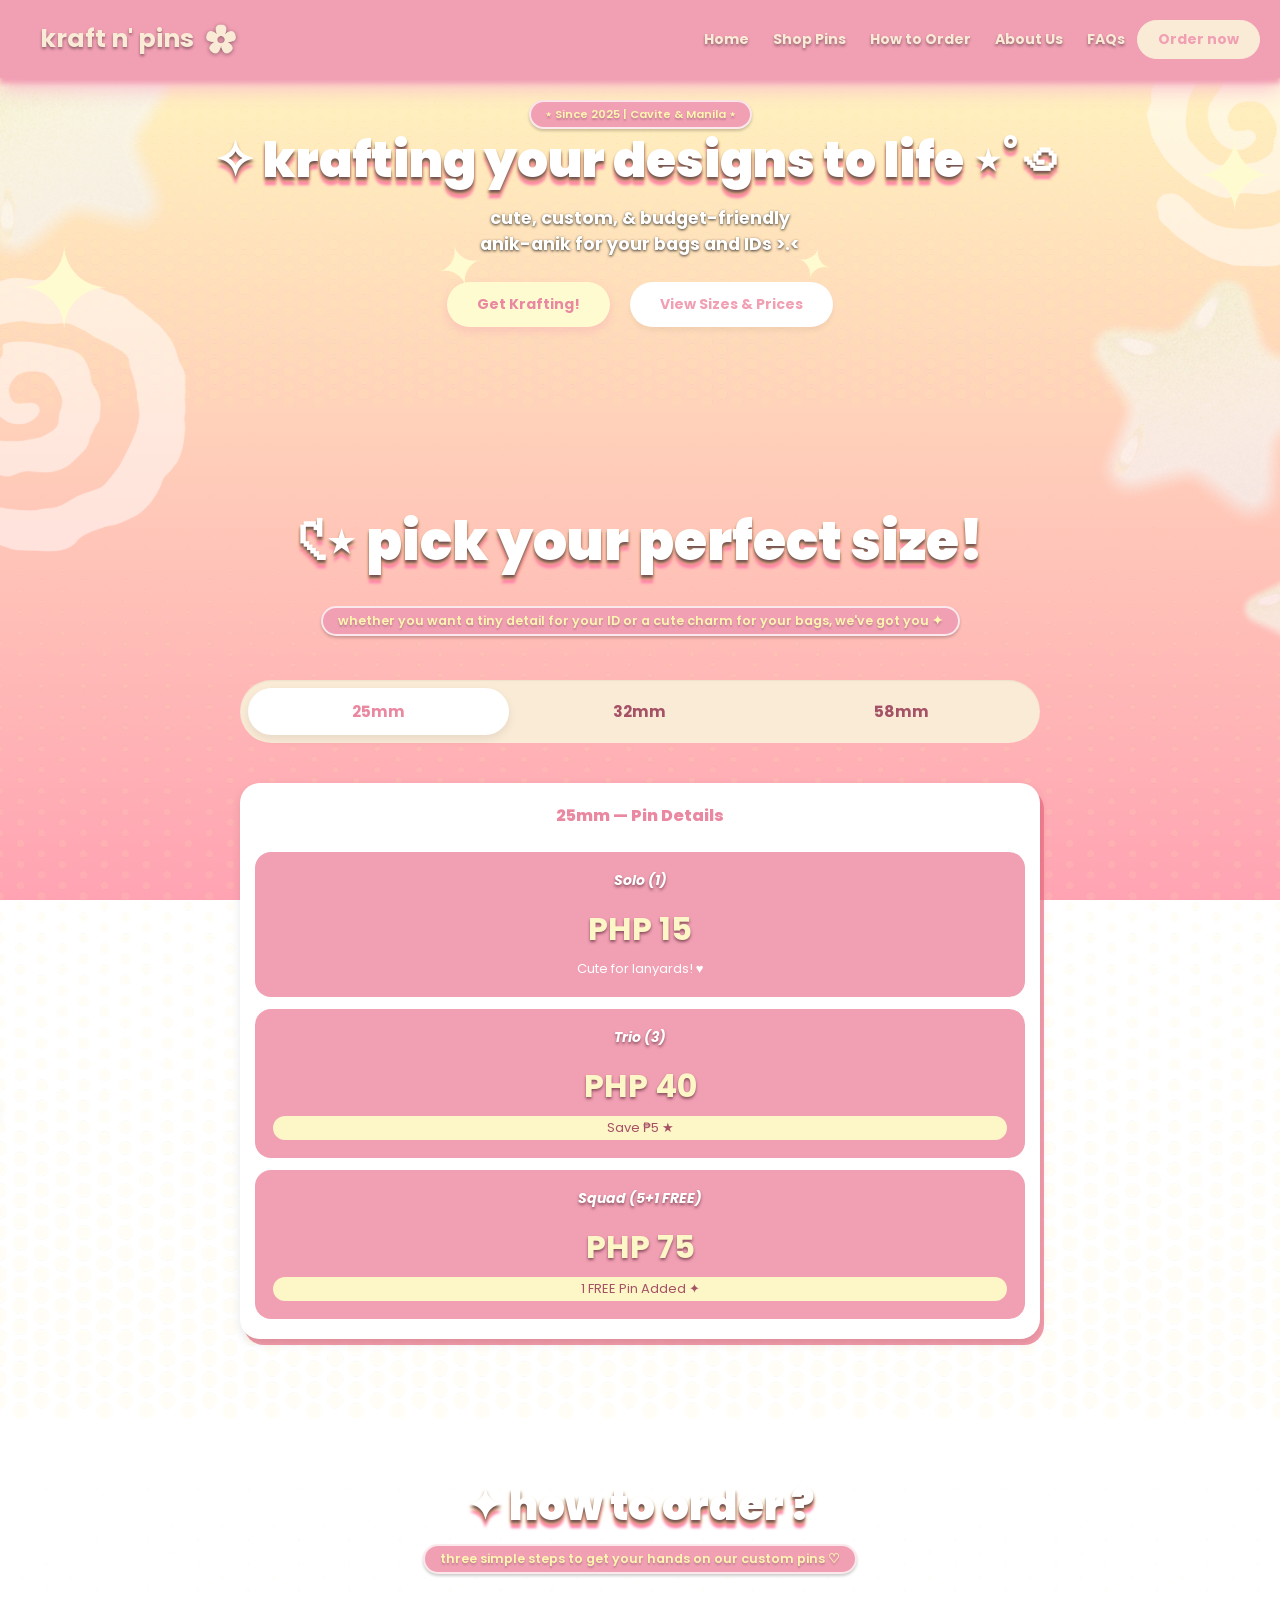
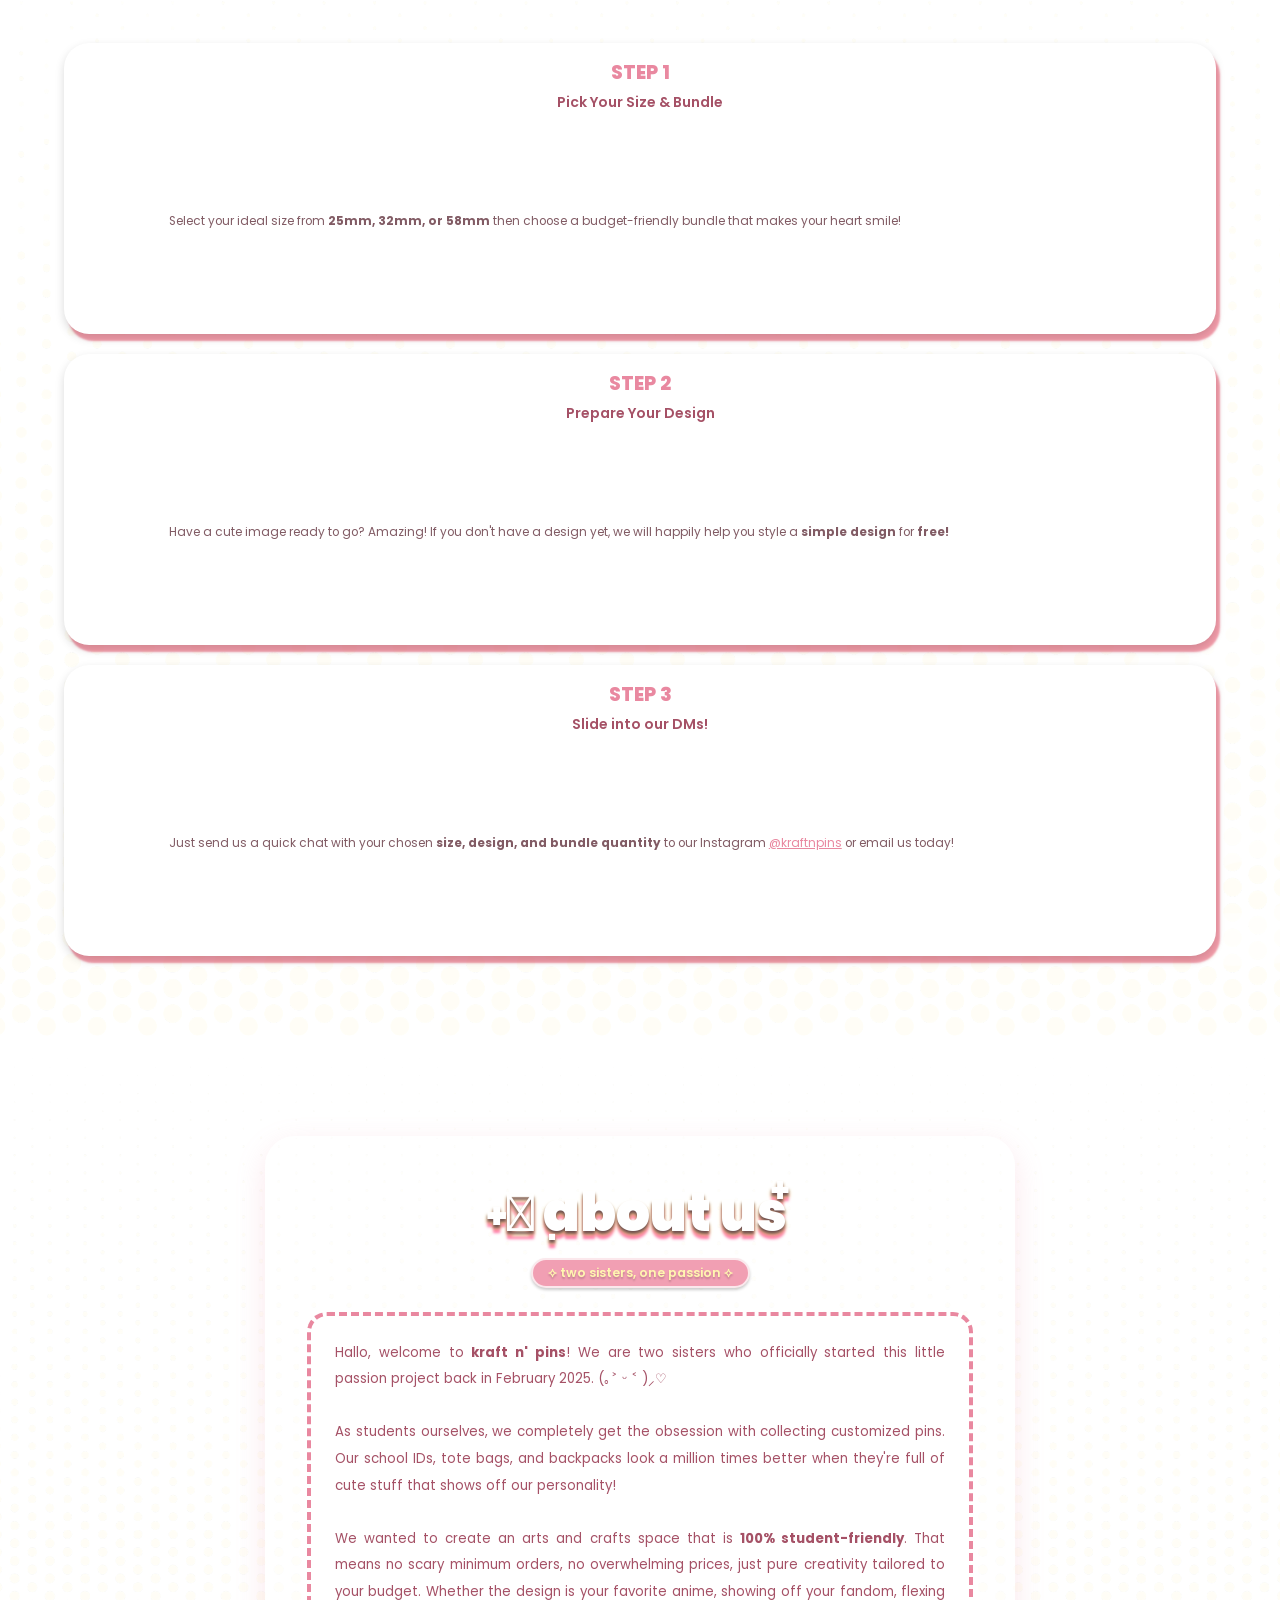
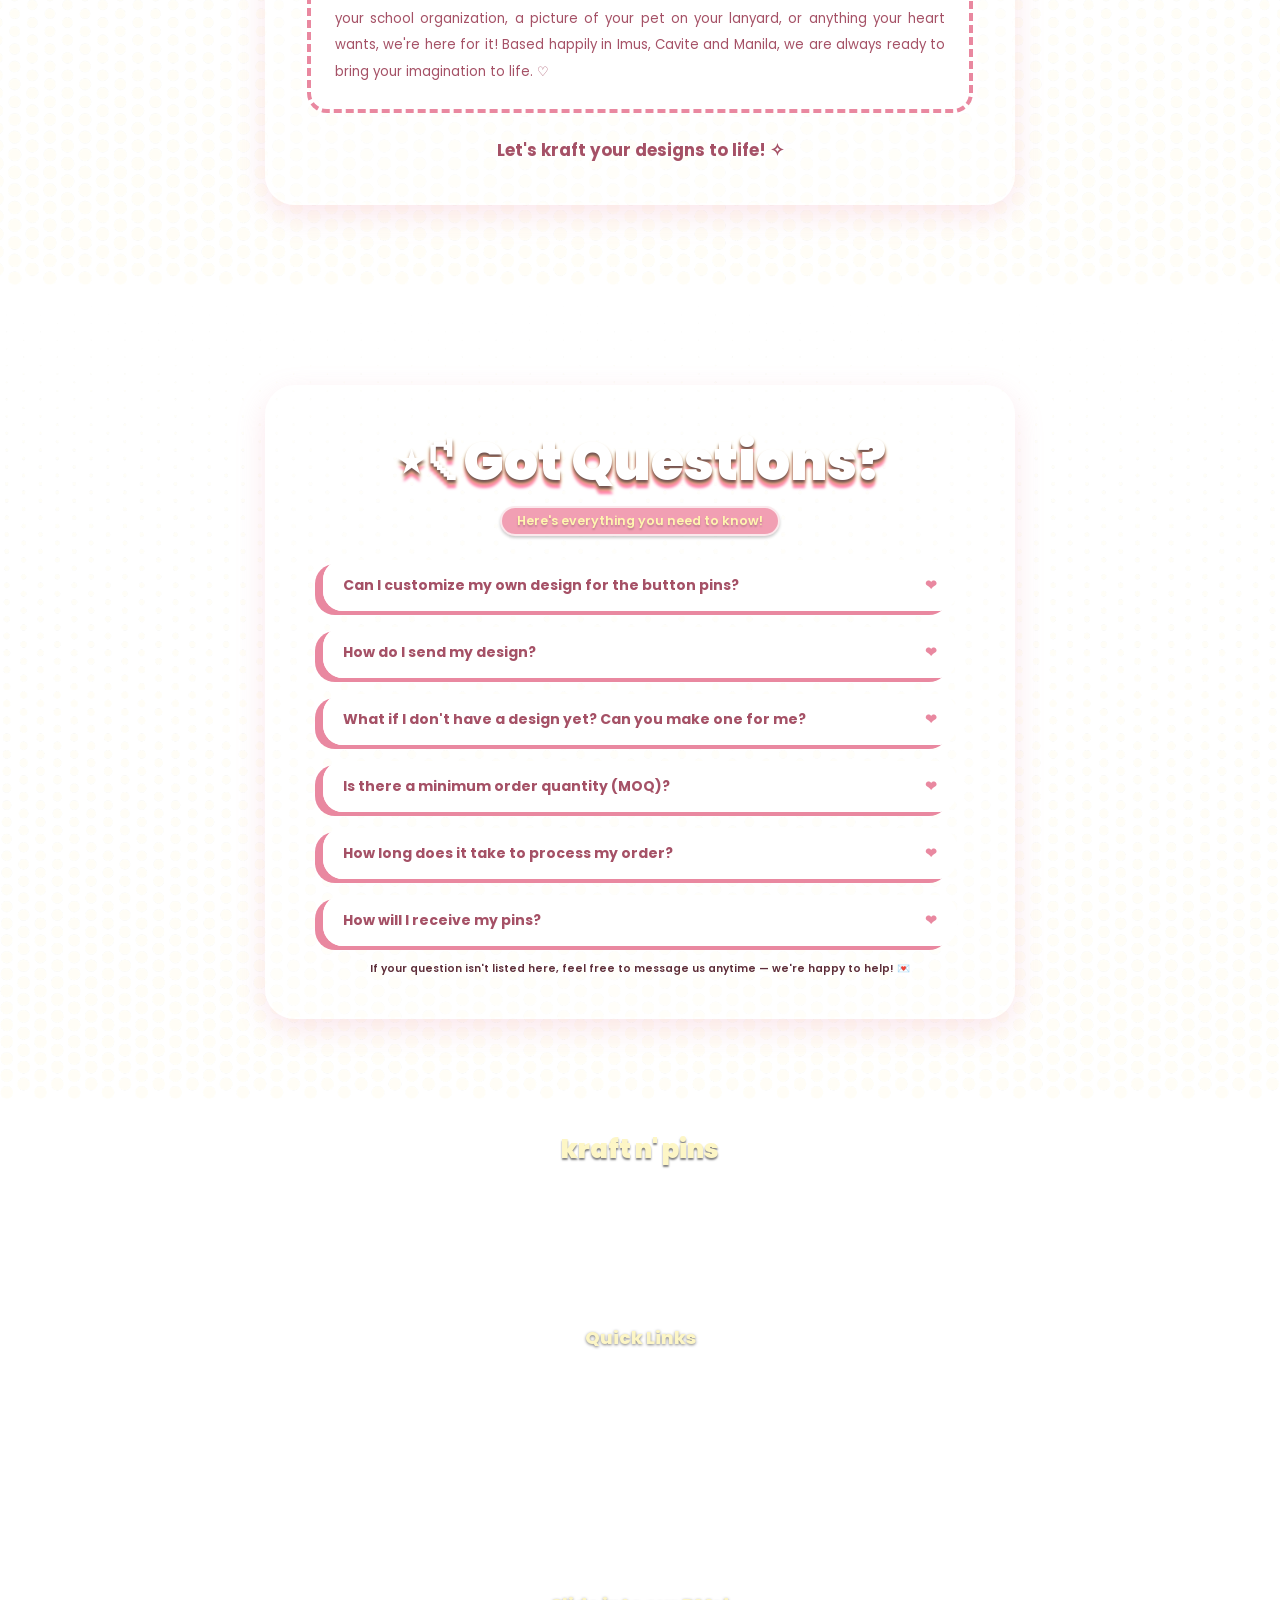
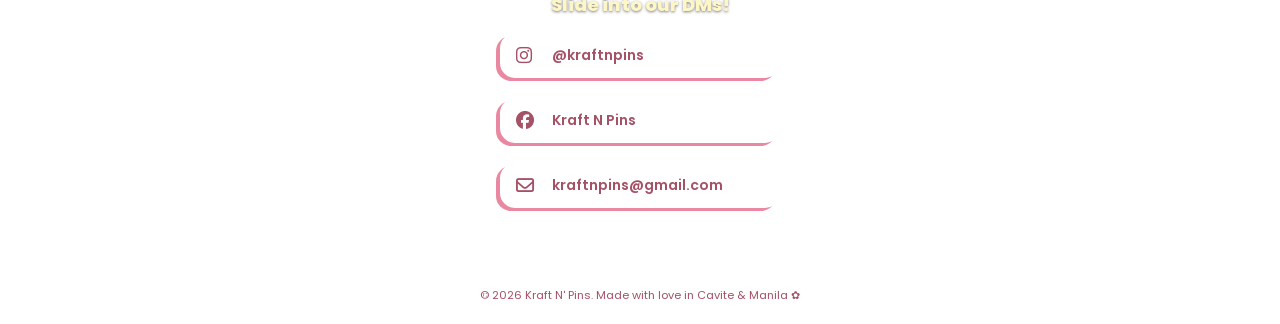
==== A-Home.html @ 18416c83 "Added swirl background design to 'How to Order' tab" ====
<!DOCTYPE html>
<html lang="en">
<head>
    <meta charset="UTF-8">
    <meta name="viewport" content="width=device-width, initial-scale=1.0">
    <title>kraft n' pins</title>
    <link rel="stylesheet" href="G-design.css">
    <link href="https://fonts.googleapis.com/css2?family=Poppins:ital,wght@0,100;0,200;0,300;0,400;0,500;0,600;0,700;0,800;0,900;1,100;1,200;1,300;1,400;1,500;1,600;1,700;1,800;1,900&display=swap" rel="stylesheet">
    <link href="https://fonts.cdnfonts.com/css/new-smile" rel="stylesheet">
    <link rel="stylesheet" href="https://cdnjs.cloudflare.com/ajax/libs/font-awesome/6.4.0/css/all.min.css">
    <link rel="icon" type="png" href="images/flower.png">
</head>
<body>

    <header>
        <nav class="navbar">
            <ul>
                <li>
                    <a href="#home" id="brandname">
                        <b>kraft n' pins</b>
                        <img id="flower-logo" src="images/flower.png" alt="Flower Logo">
                    </a>
                </li>

                <li><a href="#home" class="active">Home</a></li>
                <li><a href="#shop">Shop Pins</a></li>
                <li><a href="#how-to-order">How to Order</a></li>
                <li><a href="#about">About Us</a></li>
                <li><a href="#faq">FAQs</a></li>
                <li><a href="#how-to-order" id="ordernow">Order now</a></li>
            </ul>
        </nav>
    </header>
    

    <main id="home" class="section-container">
        <div class="bg-deco1">
            <img src="images/starpic.png" alt="decoration">
        </div>
        <div class="bg-deco2">
            <img src="images/starpic.png" alt="decoration">
        </div>

        <div class="sparkle-deco1">
            <svg xmlns="http://www.w3.org/2000/svg" viewBox="0 0 24 24" fill="currentColor">
                <path d="M12 2c0 5.523 4.477 10 10 10-5.523 0-10 4.477-10 10-0-5.523-4.477-10-10-10 5.523 0 10-4.477 10-10z"/>
            </svg>
        </div>
        <div class="sparkle-deco2">
            <svg xmlns="http://www.w3.org/2000/svg" viewBox="0 0 24 24" fill="currentColor">
                <path d="M12 2c0 5.523 4.477 10 10 10-5.523 0-10 4.477-10 10-0-5.523-4.477-10-10-10 5.523 0 10-4.477 10-10z"/>
            </svg>
        </div>
        <div class="sparkle-big3">
            <svg xmlns="http://www.w3.org/2000/svg" viewBox="0 0 24 24" fill="currentColor">
                <path d="M12 2c0 5.523 4.477 10 10 10-5.523 0-10 4.477-10 10-0-5.523-4.477-10-10-10 5.523 0 10-4.477 10-10z"/>
            </svg>
        </div>
        
        <div class="sparkle-big4">
            <svg xmlns="http://www.w3.org/2000/svg" viewBox="0 0 24 24" fill="currentColor">
                <path d="M12 2c0 5.523 4.477 10 10 10-5.523 0-10 4.477-10 10-0-5.523-4.477-10-10-10 5.523 0 10-4.477 10-10z"/>
            </svg>
        </div>

        <div class="swirl-deco1">
            <img src="images/swirl.png" alt="decoration">
        </div>

        <div class="swirl-deco2">
            <img src="images/swirl.png" alt="decoration">
        </div>

        <section class="hero-content">
            <h4 class="est"> ⋆  Since 2025 | Cavite & Manila  ⋆ </h4>
            <h1 class="heading">✧ krafting your designs to life ⋆˚꩜</h1>
            <h3 class="description"> cute, custom, & budget-friendly 
            <br> anik-anik for your bags and IDs >.< </h3>

            <div class="button-container">
                <a href="#how-to-order" class="btn btn-yellow">Get Krafting!</a>
                <a href="#shop" class="btn btn-white">View Sizes & Prices</a>
            </div>
        </section> 
    </main>

    <main id="shop" class="section-container">
        <section class="shop">
            <h1 class="heading-secondary"> 𑣲⋆ pick your perfect size!</h1>
            <h4 class="subheading-text">whether you want a tiny detail for your ID or a cute charm for your bags, we've got you ✦</h4>
            
            <!--BACKGROUND DESIGNS (SHOP PINS)-->

            <div class="star-shop">
                <img src="images/starpic.png" alt="decoration">
            </div>

            <div class="star2-shop">
                <img src="images/starpic.png" alt="decoration">
            </div>

            <div class="sizes">
                <div class="radio-25">
                    <input type="radio" id="25" name="size" value="25" checked>
                    <label for="25">25mm</label>
                </div>

                <div class="radio-32">
                    <input type="radio" id="32" name="size" value="32">
                    <label for="32">32mm</label>
                </div>

                <div class="radio-58">
                    <input type="radio" id="58" name="size" value="58">
                    <label for="58">58mm</label>
                </div>
            </div>

            <div class="sizes-popup">
                <div class="pop-box pop-25">
                    <h3>25mm — Pin Details</h3>

                <div class="qty-box">
                    <!--SOLO BOX-->
                    <div class="pop-25-solo">
                        <p id="qty"><b>Solo (1)</b></p>
                        <p id="amount">PHP 15</p>
                        <p id="qty-descrip">Cute for lanyards! ♥ </p>
                    </div>

                    <!--TRIO BOX-->
                    <div class="pop-25-trio">
                        <p id="qty"><b>Trio (3)</b></p>
                        <p id="amount">PHP 40</p>
                        <p id="savings"> Save ₱5 ★ </p>
                    </div>

                    <!--SQUAD BOX-->
                    <div class="pop-25-squad">
                        <p id="qty"><b>Squad (5+1 FREE)</b></p>
                        <p id="amount">PHP 75</p>
                        <p id="savings"> 1 FREE Pin Added ✦ </p>
                    </div>
                </div>

                </div>


                <div class="pop-box pop-32">
                    <h3>32mm — Pin Details</h3>
                
                <div class="qty-box">
                    <!--SOLO BOX-->
                    <div class="pop-32-solo">
                        <p id="qty"><b>Solo (1)</b></p>
                        <p id="amount">PHP 20</p>
                        <p id="qty-descrip">For your IDs & bags! ♥ </p>
                    </div>

                    <!--DUO BOX-->
                    <div class="pop-32-duo">
                        <p id="qty"><b>Duo (2)</b></p>
                        <p id="amount">PHP 35</p>
                        <p id="savings"> Save ₱5 ★ </p>
                    </div>

                    <!--SQUAD BOX-->
                    <div class="pop-32-squad">
                        <p id="qty"><b>Squad (5+1 FREE)</b></p>
                        <p id="amount">PHP 100</p>
                        <p id="savings"> 1 FREE Pin Added ✦ </p>
                    </div>
                </div>

                </div>

                <div class="pop-box pop-58">
                    <h3>58mm — Pin Details</h3>
                    
                    <div class="qty-box">
                    <!--SOLO BOX-->
                    <div class="pop-58-solo">
                        <p id="qty"><b>Solo (1)</b></p>
                        <p id="amount">PHP 25</p>
                        <p id="qty-descrip">Perfect for backpacks! ♥ </p>
                    </div>

                    <!--DUO BOX-->
                    <div class="pop-58-duo">
                        <p id="qty"><b>Duo (2)</b></p>
                        <p id="amount">PHP 45</p>
                        <p id="savings"> Save ₱5 ★ </p>
                    </div>

                    <!--SQUAD BOX-->
                    <div class="pop-58-squad">
                        <p id="qty"><b>Squad (5+1 FREE)</b></p>
                        <p id="amount">PHP 125</p>
                        <p id="savings"> 1 FREE Pin Added ✦ </p>
                    </div>
                </div>
                </div>
                
            </div>
        </section>
    </main>

    <main id="how-to-order" class="section-container order-layout">
        <section class="order-intro">
            <h1 class="how-to-order-title">✦  how to order ?</h1>
            <h4 class="how-to-order-badge">three simple steps to get your hands on our custom pins ♡ </h4>
        </section>

            <div class="swirl-order">
                <img src="images/swirl.png" alt="decoration">
            </div>

            <div class="swirl2-order">
                <img src="images/swirl.png" alt="decoration">
            </div>

            <div class="sparkle-order">
                <svg xmlns="http://www.w3.org/2000/svg" viewBox="0 0 24 24" fill="currentColor">
                    <path d="M12 2c0 5.523 4.477 10 10 10-5.523 0-10 4.477-10 10-0-5.523-4.477-10-10-10 5.523 0 10-4.477 10-10z"/>
                </svg>
            </div>
        
        <section class="circle-row">
            <div class="solid-circle">
                <i class="fa-solid fa-arrow-pointer step-icon"></i>
            </div>
            <div class="solid-circle">
                <i class="fa-solid fa-image step-icon"></i>
            </div>
            <div class="solid-circle">
                <i class="fa-solid fa-paper-plane step-icon"></i>
            </div>
        </section>
        
        <section class="boxes-row">
            <div class="box"> 
                <h3 class="steps">STEP 1</h3>
                <p class="step-title"> Pick Your Size & Bundle</p>
                <p class="order-description">Select your ideal size from <b>25mm, 32mm, or 58mm</b> then choose a budget-friendly bundle that makes your heart smile! </p>
            </div>
            <div class="box">
                <h3 class="steps">STEP 2</h3>
                <p class="step-title">Prepare Your Design</p>
                <p class="order-description">Have a cute image ready to go? Amazing! If you don't have a design yet, we will happily help you style a <b>simple design</b> for <b>free!</b></p>
            </div>
            <div class="box">
                <h3 class="steps">STEP 3</h3>
                <p class="step-title">Slide into our DMs!</p>
                <p class="order-description"> Just send us a quick chat with your chosen <b>size, design, and bundle quantity</b> to our Instagram <a id="socials" href="https://ig.me/m/kraftnpins?text=Hi!%20I'd%20like%20to%20order%20a%20custom%20pin!" target="_blank" rel="noopener noreferrer">@kraftnpins</a> or email us today!</b></p>
            </div>
        </section>
    </main>

    <main id="about" class="section-container text-layout">
        <section class="center-text-block">
            <h1 class="heading-secondary">˖𓍢ִ about us ໋</h1>
            <h4 class="subheading-accent">⟡ two sisters, one passion ⟡</h4>
            <div class="paragraph-container">
                <p> Hallo, welcome to <b>kraft n' pins</b>! We are two sisters who officially started this little passion project back in February 2025.  (｡˃ ᵕ ˂ )⸝♡
                    
                    <br><br>

                    As students ourselves, we completely get the obsession with collecting customized pins. Our school IDs, tote bags, and backpacks look a million times better when they're full of cute stuff that shows off our personality!
                    
                    <br><br>
                    
                    We wanted to create an arts and crafts space that is <b>100% student-friendly</b>. That means no scary minimum orders, no overwhelming prices, just pure creativity tailored to your budget.
                    Whether the design is your favorite anime, showing off your fandom, flexing your school organization, a picture of your pet on your lanyard, or anything your heart wants, we're here for it! Based happily in Imus, Cavite and Manila, we are always ready to bring your imagination to life.</b> ♡
                </p>
            </div>
            
            <p id="end-statement"><b>Let's kraft your designs to life! ✧</p>
        </section>
    </main>

    <main id="faq" class="section-container text-layout">
        <section class="center-text-block">
            <h1 class="heading-secondary">⋆𑣲 Got Questions?</h1>
            <h4 class="subheading-accent">Here's everything you need to know!</h4>
            
            <div class="accordion">
                <details>
                    <summary>Can I customize my own design for the button pins?</summary>
                    <div class="faq-content">
                        <div class="faq-item">
                            Absolutely! That's the whole point of this business — to bring your ideas to life! You can send us your <b>own design, logo, photo, or concept</b>, and we'll turn it into a button pin made just for you.
                        </div>
                    </div>
                </details>
            
                <details>
                    <summary>How do I send my design?</summary>
                    <div class="faq-content">
                        <div class="faq-item">
                            You can send your design to our <b>Instagram:<a id="socials" href="https://www.instagram.com/kraftnpins/" target="_blank">@kraftnpins</a> or Email: <a id="socials" href="https://mail.google.com/mail/?view=cm&to=kraftnpins@gmail.com&su=Custom%20Button%20Pins%20Inquiry" target="_blank"><b></b>kraftnpins@gmail.com</b></a>. We accept direct files in PNG, JPEG, or even files stored in Google Drive. Make sure your image is <b>clear and high-quality</b> to get the best results!
                        </div>
                    </div>
                </details>

                <details>
                    <summary>What if I don't have a design yet? Can you make one for me?</summary>
                    <div class="faq-content">
                        <div class="faq-item">
                            Yes! We offer <b>basic design services for free</b>. Just tell us your concept or theme, and we'll help create it for you. For more <b>complex designs</b>, an <b>additional fee</b> may apply.
                        </div>
                    </div>
                </details>

                <details>
                    <summary>Is there a minimum order quantity (MOQ)?</summary>
                    <div class="faq-content">
                        <div class="faq-item">
                            <b>No minimum for standard orders</b> — you can order even just one single pin! For <b>bulk/custom event orders</b> (giveaways, school/org merch), message us for discounted bundle pricing!
                        </div>
                    </div>
                </details>

                <details>
                    <summary>How long does it take to process my order?</summary>
                    <div class="faq-content">
                        <div class="faq-item">✦  <b>Standard orders:</b> 1-2 business days. 
                                            <br>
                                            ✦  <b>Bulk orders:</b> 5-10 business days (depends on quantity).
                                            <br>
                                            ✦  <b>Rush orders?</b> Let us know and we'll try our absolute best to accommodate you!
                        </div>
                    </div>
                </details>
                
                <details>
                    <summary>How will I receive my pins?</summary>
                    <div class="faq-content">
                        <div class="faq-item">✦  <b>School/Nearby Meet-ups:</b> Catch us around our regular spots in Imus, Cavite, or Manila for zero-cost handling! 
                                            <br>
                                            ✦  <b>Same-Day Couriers:</b> Lalamove or Grab for nearby areas if you need your pins ASAP. 
                                            <div id="note">❗ <b>NOTE: Shipping or delivery fees are <ins>paid by the buyer</ins> and will vary depending on your location and chosen courier ❗</b></div>
                        </div>
                    </div>
                </details>
                
            <h4 class="faq-footer">If your question isn't listed here, feel free to message us anytime — we're happy to help! 💌</h4>
        </section>
    </main>

    <footer> 
        <div class="footer-content">
            <div class="brandname-details">
                <a id="brandname-footer" href="#home">kraft n' pins</a>
                <p>Krafting your designs to life!</p>
                <p>Budget-friendly custom button pins for students ⋆˙⟡</p>
                <br>
                <p id="emoticon">⚞^. .^⚟</p>
            </div>

            <div class="quick-links">
                <p class="name-footer">Quick Links</p>
                <ul>
                    <li><a href="#home">Home</a></li>
                    <li><a href="#shop">Shop Pins</a></li>
                    <li><a href="#how-to-order">How to Order</a></li>
                    <li><a href="#about">About Us</a></li>
                    <li><a href="#faq">FAQs</a></li>
                </ul>
            </div>

            <div class="social-details">
                <p class="name-footer">Slide into our DMs!</p>
                <ul>
                    <li class="contacts-item">
                        <a href="https://www.instagram.com/kraftnpins/" target="_blank" rel="noopener noreferrer">
                            <i class="fa-brands fa-instagram"></i>@kraftnpins
                        </a>
                    </li>
                    <li class="contacts-item">
                        <a href="https://www.facebook.com/profile.php?id=61579413127452" target="_blank" rel="noopener noreferrer">
                            <i class="fa-brands fa-facebook"></i>Kraft N Pins
                        </a>
                    </li>
                    <li class="contacts-item">
                        <a href="https://mail.google.com/mail/?view=cm&to=kraftnpins@gmail.com&su=Custom%20Button%20Pins%20Inquiry" target="_blank" rel="noopener noreferrer">
                            <i class="fa-regular fa-envelope"></i>kraftnpins@gmail.com
                        </a>
                    </li>
                </ul>
            </div>
        </div>

        <div class="footer-end">
            <p>© 2026 Kraft N' Pins. Made with love in Cavite & Manila ✿</p>
        </div>
    </footer>
    

</body>
</html>
---- G-design.css ----
/* GLOBAL STYLES */
* {
    box-sizing: border-box; 
    margin: 0;
    padding: 0;
}

html {
    scroll-behavior: smooth;
    font-size: 16px; 
    
    /* 1. FIX: Keeps the layout perfectly locked horizontally */
    overflow-x: hidden; 
}

body {
    background-image: linear-gradient(#fff9c0, #ffa3b3);
    background-attachment: fixed;
    font-family: "Poppins", sans-serif;
    
    /* 2. FIX: Safety fallback to kill the jumping horizontal scrollbar completely */
    overflow-x: hidden; 
    width: 100%;
}

/* NAVBAR */

header {
    position: fixed;
    top: 0;
    left: 0;
    width: 100%;
    z-index: 1000;
}

.navbar ul {
    list-style-type: none;
    background-color: #f19fb3;
    box-shadow: 0px 5px 5px #f19fb3, 0px 10px 20px #fabbcb;
    margin: 0;
    padding: 0 20px; 
    display: flex; 
    align-items: center;
}

.navbar ul li:first-child {
    font-size: 25px;
    margin-right: auto;
    font-weight: 200;
    text-shadow: 2px 2px 2px rgba(0, 0, 0, 0.5);
}

#brandname {
    display: flex;
    align-items: center; 
    text-decoration: none;
    gap: 12px; 
    padding: 20px;
}

#brandname:hover {
    background-color: transparent; 
    transform: scale(1.08);
    
}

#flower-logo {
    display: block;
    width: 30px;
    height: auto;
    filter: drop-shadow(0px 1px 2px rgba(0, 0, 0, 0.397)); 
    animation: myRotate 5s linear infinite;
}

@keyframes myRotate {
    0% { 
        transform: rotate(0deg); 
    }
    100% { 
        transform: rotate(360deg); 
    } 
}

.navbar a {
    color: antiquewhite;
    text-decoration: none;
    text-shadow: 0px 2px 3px rgba(0, 0, 0, 0.397);
    font-weight: 700;
    padding: 20px;
    display: block;
    text-align: center;
    transition: transform 0.2s ease;
}

.navbar a:hover {
    transform: scale(1.05);
    color: #fdf6c6;
    text-shadow: 0px 2px 3px rgba(0, 0, 0, 0.397);
}

#ordernow {
    color: #f19fb3;
    text-shadow: none;
    border: 1px solid #faebd7;
    background-color: antiquewhite;
    border-radius: 50px;
    padding: 8px 20px;
    display: inline-block;
}

#ordernow:hover {
    color: #f19fb3;
    text-shadow: none;
    border: 1px solid rgb(255, 255, 255);
    background-color: rgb(255, 255, 255);
    box-shadow: 0px 2px 3px rgba(0, 0, 0, 0.2);
}

/* COMPONENT SECTION CONTAINER */
.section-container {
    display: flex;
    justify-content: center; 
    align-items: center;     
    min-height: 100vh; 
    width: 100%;
    position: relative; 
    overflow: visible;
    padding-top: 80px; /* Revised slightly to look better on compact monitors */
}

.section-container::before {
    content: "";
    position: absolute;
    top: 0;
    left: 0;
    width: 100%;
    height: 100%;
    background-image: url("images/halftone.svg");
    background-position: bottom center; 
    background-repeat: no-repeat;
    background-size: cover; 
    opacity: 0.10; 
    z-index: 1;
}

.section-container > * {
    position: relative;
    z-index: 2;
}

/* BACKGROUND ACCENTS (HOME) */

.bg-deco1 { 
    position: absolute; 
    top: 5%; 
    left: -3%; 
    pointer-events: none; 
    z-index: 1; 
}

.bg-deco1 img { 
    display: block; 
    width: 25vw; /* Fluid scaling */
    max-width: 400px;
    height: auto; 
    opacity: 0.7; 
}

.bg-deco2 { 
    position: absolute; 
    top: 62%; 
    left: 80%; 
    pointer-events: none; 
    z-index: 1; 
}

.bg-deco2 img { 
    display: block; 
    width: 25vw; /* Fluid scaling */
    max-width: 400px;
    height: auto; 
    opacity: 0.7; 
    transform: rotate(25deg); 
}

.sparkle-deco1 { 
    position: absolute; 
    top: 56%; 
    left: 60%; 
    z-index: 3; 
    color: #fffbd0; 
    transform: rotate(16deg);
    animation: shine 1.5s ease-in-out infinite; 
}

.sparkle-deco1 svg { 
    width: 3vw;
    max-width: 60px; 
    height: auto; 
    user-select: none; 
}

.sparkle-deco2 { 
    position: absolute; 
    top: 56%; 
    left: 36%; 
    z-index: 3; 
    color: #fffbd0; 
    transform: rotate(-16deg);
    animation: shine 1.5s ease-in-out infinite; 
    animation-delay: 0.75s; 
}

.sparkle-deco2 svg { 
    width: 4vw;
    max-width: 60px; 
    height: auto; 
    user-select: none; 
}

.sparkle-big3 { 
    position: absolute; 
    top: 53%; 
    left: 3%; 
    z-index: 3; 
    color: #fffbd0; 
    animation: shine 2.5s ease-in-out infinite; 
    animation-delay: 0.75s; 
}

.sparkle-big3 svg { 
    width: 10vw;
    max-width: 180px; 
    height: auto; 
    user-select: none; 
}

.sparkle-big4 { 
    position: absolute; 
    top: 28%; 
    left: 91%; 
    z-index: 3; 
    color: #fffbd0; 
    animation: shine 2.5s ease-in-out infinite; 
    animation-delay: 0.75s; 
}

.sparkle-big4 svg { 
    width: 9vw;
    max-width: 160px; 
    height: auto; 
    user-select: none; 
}

@keyframes shine {
    0%, 100% { 
        opacity: 1; 
        filter: drop-shadow(0 0 3px #fffbd0); 
    }
    50% { 
        opacity: 0.2; 
        filter: drop-shadow(0 0 0px transparent); 
    }
}

.swirl-deco1 { 
    position: absolute; 
    top: 59%; 
    left: -5%; 
    pointer-events: none; 
}

.swirl-deco1 img { 
    display: block; 
    width: 28vw;
    max-width: 450px; 
    opacity: 0.5; 
    animation: mySwirl 5s linear infinite; 
}

.swirl-deco2 { 
    position: absolute; 
    top: 3%; 
    left: 85%; 
}

.swirl-deco2 img { 
    display: block; 
    width: 26vw;
    max-width: 420px; 
    opacity: 0.5; 
    animation: mySwirl2 5s linear infinite; 
}

@keyframes mySwirl { 
    0% { 
        transform: rotate(0deg); 
    } 
    100% { 
        transform: rotate(360deg); 
    } 
}

@keyframes mySwirl2 { 
    0% { transform: rotate(0deg); } 
    100% { transform: rotate(-360deg); } 
}

/* HERO ELEMENTS */
.heading {
    font-size: 4.5rem; 
    font-weight: 990;
    color: #ffffff;
    text-shadow: 0px 3px 3px rgb(112, 80, 80), 0px 4px 4px rgb(255, 212, 127), 0px 8px 3px rgb(255, 119, 173);
    text-align: center;
    margin-bottom: 12px; 
    line-height: 1.3; 
}

.est {
    font-size: 0.8rem;
    font-weight: 600;
    color: #fff6b0;
    box-shadow: 0px 2px 3px rgba(0, 0, 0, 0.2); 
    text-shadow: 0px 2px 2px rgba(0, 0, 0, 0.2); 
    border: 2px solid rgba(255, 255, 255, 0.756);
    background-color: #f19fb3;
    border-radius: 20px;
    text-align: center;
    padding: 4px 14px;
    width: fit-content;
    margin: 0 auto;
    animation: myColor 5s ease-out infinite;
}

@keyframes myColor {
    0%, 100% { 
        color: #fff6b0; 
    }
    20% { 
        color: #fdf6c6; 
    }
    40% { 
        color: #ffffff; 
    }
}

.description {
    /* Revised to dynamic text units */
    font-size: 1.25rem; 
    font-weight: 700;
    color: rgb(255, 255, 255);
    text-shadow: 0px 1px 3px rgba(0, 0, 0, 0.795); 
    text-align: center;
    line-height: 1.5;
}

.button-container {
    display: flex;
    justify-content: center;
    gap: 20px; 
    margin-top: 25px; 
}

.btn {
    font-size: 1rem;
    font-weight: 700;
    text-decoration: none;
    text-align: center;
    padding: 12px 30px;     
    border-radius: 50px;   
    transition: transform 0.2s ease, box-shadow 0.2s ease;
}

.btn-yellow { 
    background-color: #fffbd0; 
    color: #e988a0; 
    box-shadow: 0px 4px 10px rgba(241, 159, 179, 0.4); 
}

.btn-white { 
    background-color: #ffffff; 
    color: #f19fb3; 
    box-shadow: 0px 4px 5px rgba(0, 0, 0, 0.05); 
}

.btn-yellow:hover { 
    transform: translateY(-2px); 
    box-shadow: 0px 6px 15px rgba(0, 0, 0, 0.1); 
    background-color: #fff9c0; 
}

.btn-white:hover { 
    transform: translateY(-2px); 
    box-shadow: 0px 6px 15px rgba(0, 0, 0, 0.1); 
}

/* SHOP SECTION SETUPS */
.shop {
    display: flex;
    flex-direction: column;
    align-items: center;
    width: 90%;
    max-width: 800px;
    gap: 20px;
}

.heading-secondary {
    font-size: 3.8rem; /* Converted from 60px to rem */
    font-weight: 990;
    color: #ffffff;
    text-shadow: 0px 3px 3px rgb(112, 80, 80), 0px 4px 4px rgb(255, 212, 127), 0px 8px 3px rgb(255, 119, 173);
    text-align: center;
    line-height: 1.3;
}

.subheading-text {
    font-size: 0.9rem;
    font-weight: 600;
    color: #fff6b0;
    box-shadow: 0px 2px 3px rgba(0, 0, 0, 0.2); 
    text-shadow: 0px 2px 2px rgba(0, 0, 0, 0.2); 

    border: 2px solid rgba(255, 255, 255, 0.756);
    background-color: #f19fb3;
    border-radius: 20px;

    text-align: center;
    padding: 4px 15px;
    width: fit-content;
    margin: 10px auto 0 auto;
    margin-bottom: 24px;
    animation: myColor 5s ease-out infinite;
}

@keyframes myColor {
    0%, 100% { 
        color: #fff6b0; 
    }
    20% { 
        color: #fdf6c6; 
    }
    40% { 
        color: #ffffff; 
    }
}

input[type="radio"]{
    display: none;
}
.sizes {    
    display: flex;
    justify-content: space-between;
    align-items: center;

    background-color: #faebd7; 
    border-radius: 50px;     
    width: 100%;
    padding: 8px;             
    box-shadow: inset 0px 1px 2px rgba(0, 0, 0, 0.05);
}

.radio-25, .radio-32, .radio-58 {
    display: flex;
    justify-content: center;
    align-items: center;
    flex: 1;                  /* Distributes width evenly across the container */
    border-radius: 40px;     
    padding: 12px 0;
    font-weight: 700;
    font-size: 1.1rem;
    color: #a55166;      
    transition: all 0.1s ease-in-out;
}

.radio-25 label, .radio-32 label, .radio-58 label {
    cursor: pointer;
    width: 100%;
    text-align: center;
    user-select: none;
}

.sizes div:has(input[type="radio"]:checked) {
    background-color: #ffffff;
    color: #e988a0;          
    box-shadow: 0px 4px 10px rgba(0, 0, 0, 0.08); /* Soft pop-out shadow */
}

.pop-box {
    display: none; /* Hidden by default */
    background-color: #ffffff;
    border-radius: 20px;
    padding: 20px;
    margin-top: 20px;

    width: 800px;
    height: 250px;
    max-width: 800px;
    
    box-shadow: 0px 4px 10px rgba(0, 0, 0, 0.1), 4px 6px 0px #ef6a80a8;
    text-align: center;
    color: #fdf6c6;
    text-shadow: 0px 2px 3px #5e2e3ab0;
    animation: fadeIn 0.3s ease-in-out;
    
}

.pop-box h3 {
    color: #e988a0;
    margin-bottom: 24px;
    font-weight: 800;
    text-shadow:none;
}
.qty-box {
    display: flex;             
    justify-content: center;   
    gap: 15px;                 
    width: 100%;    
    height: 150px;          
    margin-top: 15px;        
}

.pop-25-solo, 
.pop-25-trio, 
.pop-25-squad {
    flex: 1;                   /* Makes all three boxes exactly the same width */
    max-width: 280px;         
    background-color: #f19fb3;
    border-radius: 16px;       
    padding: 12px;           
    text-align: center;      
    
    border: 6px solid transparent; /* Placeholder to prevent layout jumping */
    transition: 
        transform 1.4s cubic-bezier(0.25, 1, 0.5, 1), 
        border-color 2.0s cubic-bezier(0.25, 1, 0.5, 1), 
        box-shadow 1.8s cubic-bezier(0.25, 1, 0.5, 1);
}

.pop-32-solo, 
.pop-32-duo, 
.pop-32-squad {
    flex: 1;                   /* Makes all three boxes exactly the same width */
    max-width: 280px;         
    background-color: #f19fb3;
    border-radius: 16px;       
    padding: 12px;           
    text-align: center;      
    
    border: 6px solid transparent; /* Placeholder to prevent layout jumping */
    transition: 
        transform 1.4s cubic-bezier(0.25, 1, 0.5, 1), 
        border-color 2.0s cubic-bezier(0.25, 1, 0.5, 1), 
        box-shadow 1.8s cubic-bezier(0.25, 1, 0.5, 1);
}

.pop-58-solo, 
.pop-58-duo, 
.pop-58-squad {
    flex: 1;                   /* Makes all three boxes exactly the same width */
    max-width: 280px;         
    background-color: #f19fb3;
    border-radius: 16px;       
    padding: 12px;           
    text-align: center;      
    
    border: 6px solid transparent; /* Placeholder to prevent layout jumping */
    transition: 
        transform 1.4s cubic-bezier(0.25, 1, 0.5, 1), 
        border-color 1.5s cubic-bezier(0.25, 1, 0.5, 1), 
        box-shadow 1.8s cubic-bezier(0.25, 1, 0.5, 1);
}

#qty{
    color: #ffffff;
    font-weight: 400;
    font-style: oblique;
    padding-bottom: 14px;
}
#amount{
    font-size: xx-large;
    font-weight: bold;
}
#qty-descrip{
    text-shadow: none;
    font-size: small;
    color: #ffffff;

    padding-top: 6px;
}
#savings{
    text-shadow: none;
    color: #a55166;
    font-size: small;

    border: 2px solid #fdf6c6;
    border-radius: 16px;
    background-color: #fdf6c6;

    margin-top: 6px;

    animation: glow 2.5s ease-in-out infinite; 
    animation-delay: 0.75s; 
}

@keyframes glow {
    75%, 100% { 
        opacity: 1; 
        filter: drop-shadow(0 0 3px #fffbd0); 
    }
    100% { 
        opacity: 1; 
        filter: drop-shadow(0 0 0px transparent); 
    }
}

.sizes:has(input[id="25"]:checked) ~ .sizes-popup .pop-25 {
    display: block;
}

.sizes:has(input[id="32"]:checked) ~ .sizes-popup .pop-32 {
    display: block;
}

.sizes:has(input[id="58"]:checked) ~ .sizes-popup .pop-58 {
    display: block;
}

/* Subtle entry animation when switching tabs */
@keyframes fadeIn {
    from {
        opacity: 0;
        transform: translateY(10px);
    }
    to {
        opacity: 1;
        transform: translateY(0);
    }
}

.pop-25-solo:hover,
.pop-25-trio:hover,
.pop-25-squad:hover,
.pop-32-solo:hover,
.pop-32-duo:hover,
.pop-32-squad:hover,
.pop-58-solo:hover,
.pop-58-duo:hover,
.pop-58-squad:hover{
    transform: scale(1.05) ;
    border: 6px solid #fdf6c6;
    box-shadow: 2px 3px 2px #a55166cd;
}

/* BACKGROUND ACCENTS (SHOP PINS) */

.star-shop{
    position: absolute; 
    bottom: 15%; 
    right: 130%; 
    pointer-events: none; 
    z-index: 1; 
}

.star-shop img { 
    display: block; 
    width: 15vw; 
    max-width: 400px;
    height: auto; 
    opacity: 0.7; 
    transform: rotate(25deg);

    animation: cuteFloat 4s ease-in-out infinite;
}

.star2-shop{
    position: absolute; 
    top: 2%; 
    left: 125%; 
    pointer-events: none; 
    z-index: 1; 
}

.star2-shop img { 
    display: block; 
    width: 13vw; 
    max-width: 400px;
    height: auto; 
    opacity: 0.7; 
    transform: rotate(-5deg);

    animation: cuteFloat2 4s ease-in-out infinite;
}

@keyframes cuteFloat {
    0% {
        transform: rotate(25deg) translateY(0px);
    }
    50% {
        transform: rotate(25deg) translateY(-30px); 
    }
    100% {
        transform: rotate(25deg) translateY(0px);
    }
}

@keyframes cuteFloat2 {
    0% {
        transform: rotate(-5deg) translateY(0px);
    }
    50% {
        transform: rotate(-5deg) translateY(35px); 
    }
    100% {
        transform: rotate(-5deg) translateY(0px);
    }
}


/* HOW TO ORDER */
.order-layout {
    flex-direction: column;
    gap: 40px;
    padding-bottom: 60px;
}

.how-to-order-title {
    font-size: 3.8rem; /* Converted from 60px to rem */
    font-weight: 990;
    color: #ffffff;
    text-shadow: 0px 3px 3px rgb(112, 80, 80), 0px 4px 4px rgb(255, 212, 127), 0px 8px 3px rgb(255, 119, 173);
    text-align: center;
    line-height: 1.3;
}

.how-to-order-badge {
    font-size: 0.9rem;
    font-weight: 600;
    color: #fff6b0;
    box-shadow: 0px 2px 3px rgba(0, 0, 0, 0.2); 
    text-shadow: 0px 2px 2px rgba(0, 0, 0, 0.2); 
    border: 2px solid rgba(255, 255, 255, 0.756);
    background-color: #f19fb3;
    border-radius: 20px;
    text-align: center;
    padding: 4px 15px;
    width: fit-content;
    margin: 10px auto 0 auto;
    animation: myColor 5s ease-out infinite;
}

@keyframes myColor {
    0%, 100% { color: #fff6b0; }
    20% { color: #fdf6c6; }
    40% { color: #ffffff; }

}

.circle-row {
    display: flex;
    justify-content: center; 
    align-items: center;
    position: relative;
    width: 100%; 
    max-width: 900px;
    gap: 12%; /* Switched to fluid gap percentage */
}

.circle-row::before {
    content: "";
    position: absolute;
    top: 50%;
    left: 10%;  
    right: 10%;
    border-top: 4px dashed #e988a0; 
    transform: translateY(-50%);
    z-index: -1; 
}

.solid-circle {
    height: 120px; 
    width: 120px;
    background-color: #e988a0;
    border: 7px solid #ffffff;
    border-radius: 50%;
    box-shadow: 0px 2px 10px #00000037, 4px 7px 2px #ef6a8049;
    display: flex;
    justify-content: center;
    align-items: center;
}

.step-icon {
    color: white;
    font-size: 40px;
    transition: transform 0.3s ease, color 0.3s ease;
    cursor: pointer;
}

.solid-circle:hover .step-icon {
    color: #fdf6c6;
    transform: scale(1.15) rotate(-10deg);

    filter: drop-shadow(0px 4px 2px rgba(0, 0, 0, 0.4));
}

.boxes-row {
    display: flex;
    flex-wrap: row;
    justify-content: center; 
    align-items: stretch;
    width: 100%; 
    max-width: 900px;
    gap: 30px;
}

.box {
    flex: 1;
    background-color: #ffffff;
    border-radius: 25px;
    box-shadow: 0px 4px 10px rgba(0,0,0,0.15), 4px 7px 2px #ef6a80a8;
    padding: 15px;
    text-align: center;
}

.steps {
    font-weight: 800;
    font-size: 1.35rem;
    color: #e988a0;
    margin-bottom: 5px;
}

.step-title {
    font-weight: 600;
    color: #a55166;
    margin-bottom: 10px;
}

.order-description {
    text-align: justify;
    padding: 8%;
    font-size: 0.85rem;
    color: #5e2e3ac8;;
    line-height: 1.4;
}

#socials{
    color: #e988a0;
}

/*BACKRGOUND ACCENTS (HOW TO ORDER)*/

.swirl-order{
    position: absolute; 
    top: 4%; 
    right: 83%; 
    pointer-events: none; 
    z-index: 1; 
}

.swirl-order img{
    display: block; 
    width: 100vw; 
    max-width: 400px;
    height: auto; 
    opacity: 0.5; 
    transform: rotate(-5deg);

    animation: mySwirl2 5s linear infinite; 
}

.swirl2-order{
    position: absolute; 
    top: 63%; 
    left: 83%; 
    pointer-events: none; 
    z-index: 1; 
}

.swirl2-order img{
    display: block; 
    width: 100vw; 
    max-width: 400px;
    height: auto; 
    opacity: 0.5; 
    transform: rotate(-5deg);

    animation: mySwirl 5s linear infinite; 

}

/* ABOUT & FAQ LAYOUTS */
.text-layout {
    flex-direction: column;
    padding: 80px 20px;
}

.center-text-block {
    max-width: 750px;
    width: 100%;
    text-align: center;
    background: rgba(255, 255, 255, 0.4);
    padding: 40px;
    border-radius: 30px;
    box-shadow: 0 10px 30px rgba(233, 136, 160, 0.2);
    border: 2px dashed rgba(255, 255, 255, 0.7);
}

.subheading-accent {
    font-size: 0.9rem;
    font-weight: 600;
    color: #fff6b0;

    box-shadow: 0px 2px 3px rgba(0, 0, 0, 0.2); 
    text-shadow: 0px 2px 2px rgba(0, 0, 0, 0.2); 
    border: 2px solid rgba(255, 255, 255, 0.756);
    background-color: #f19fb3;
    border-radius: 20px;

    text-align: center;
    padding: 4px 15px;
    width: fit-content;
    margin: 10px auto 0 auto;
    margin-bottom: 24px;

    animation: myColor 5s ease-out infinite;
}

@keyframes myColor {
    0%, 100% {
        color: #fff6b0;
    }
    20% { 
        color: #fdf6c6; 
    }
    40% { color: #ffffff; }
}

.paragraph-container p {
    font-size: 0.95rem;
    color: #a55166;
    line-height: 2.0;
    padding: 24px;
    text-align: justify;

    background-color: #ffffffe2;
    border: 4px dashed #e988a0;
    border-radius: 20px;

}

#end-statement{
    margin-top: 24px;
    font-size: 1.2rem;
    text-align: center;
    color: #a55166;
    
}
.paragraph-container p:last-child {
    margin-bottom: 0;
}

/*ACCORDION*/
details {
    margin: 16px;
    background-color: #ffffff;
    border-radius: 20px;
    box-shadow: -8px 4px 0px #e988a0; 
    overflow: hidden; 
}
details summary {
    display: flex;
    justify-content: space-between; 
    align-items: center;
    cursor: pointer;
    list-style: none; 
    padding: 15px 20px;
    color: #a55166;
    background-color: #ffffff;
    
    margin: 0;
}
details summary:hover{
    color: #e988a0;
}

details summary::after {
    content: "❤";
    font-size: 1rem;
    color: #e988a0; /* Matches your cute pink theme! */
    transition: transform 0.3s ease; /* Makes the arrow twist smoothly */
}

details[open] summary::after {
    transform: rotate(180deg); /* Swivel the arrow down when opened */
}

.faq-item{
    padding: 15px 20px;
    color: #5e2e3a; 
    font-size: 0.75rem;
    font-weight: 500;
    line-height: 1.5;
    text-align: justify;
    
    border-top: 2px dashed #fcd2dc; 
    background-color: #ffffff; 
    
    margin: 0;
    border-radius: 0;
    
}
details[open] .faq-content {
    animation: pullDown 0.4s ease-in forwards; 
    overflow: hidden;
}

@keyframes pullDown {
    0% {
        max-height: 0;
        opacity: 0;
    }
    100% {
        max-height: 300px; 
        opacity: 1;
    }
}

#note{
    padding: 15px 20px;
    color: #dc2b57; 
    font-size: 0.75rem;
    font-weight: 500;
    line-height: 1.5;
    text-align: justify;
    
    margin: 0;
    border-radius: 0;
}


.faq-footer {
    font-size: 0.75rem;
    color: #5e2e3a;
    font-weight: 600;
    line-height: 1.4;
}

footer {
    color: #ffffff;
    border-top: 2px solid #ffffff;
}

.footer-content {
    margin-left: 40px;
    margin-right: 40px;
    padding: 40px;
    font-weight: 500;

    display: flex;
    justify-content: space-between; 
    align-items: flex-start;
}

.brandname-details, .quick-links, .social-details {
    flex: 1; 
}

.quick-links, .social-details {
    display: flex;
    flex-direction: column;
    align-items: center; 
}

.footer-content ul {
    list-style-type: none;
    padding: 0;
    margin: 0;
    text-align: center; 
}

.footer-content li {
    margin-bottom: 8px; 
}

.footer-content a {
    text-decoration: none;
    color: white;
    font-weight: 500;

}

.quick-links a:hover{
    color: #fdf6c6;
}

#brandname-footer {
    display: inline-block;
    font-size: 1.8rem;
    font-weight: 900;
    color: #fdf6c6;
    text-shadow: 0px 2px 2px rgba(0, 0, 0, 0.5);
    margin-bottom: 10px;
}

.name-footer {
    color: #fdf6c6;
    font-size: 1.3rem;
    font-weight: 800;
    text-shadow: 0px 1px 3px rgba(0, 0, 0, 0.5);
    margin-top: 0;
    margin-bottom: 15px;
}

.social-details ul {
    list-style-type: none;
    padding: 0;
    margin: 0;
    display: flex;
    flex-direction: column;
    gap: 12px; 
    width: 100%; 
    max-width: 280px; 
}

.contacts-item {
    text-align: left;
    border: 2px solid #ffffff;
    background-color: #ffffff;
    border-radius: 15px;
    box-shadow: -6px 4px 0px #e988a0; 
    padding: 10px 14px;

    transition: transform 0.3s cubic-bezier(0.34, 1.56, 0.64, 1), 
                box-shadow 0.3s ease;
}
.contacts-item:hover {
    transform: scale(1.06);
    box-shadow: -8px 6px 0px #e988a0;
}

.social-details a {
    color: #a55166;
    text-decoration: none;
    font-weight: 600;
    display: flex;        
    align-items: center;   
    width: 100%;
}

.fa-brands, .fa-regular {
    font-size: 1.3rem;
    width: 24px;          
    margin-right: 12px;   
    display: inline-flex;
    justify-content: center;
    align-items: center;
}

#emoticon{
    font-size: 2rem;
    transition: transform 0.2s ease-out;
}

#emoticon:hover{
    transform: rotate(2deg) ;
}

.footer-end {
    font-size: 0.8rem;
    text-align: center;
    font-weight: 400;
    color: #a55166;
    border-top: 1px solid #ffffff71;

    align-items: center;   
    margin: 24px;
    margin-left: 64px;
    margin-right: 64px;
    padding-top: 24px;
}

/* ==========================================
    DYNAMIC SCREEN RESPONSIVENESS (Media Query Engine)
   ========================================== */
@media (max-width: 1366px) {
    html {
        font-size: 14px; 
    }

    .heading {
        font-size: 3.5rem; 
    }
    
    .how-to-order-title {
        font-size: 3rem;
    }

    .circle-row {
        gap: 60px; 
    }

    .solid-circle {
        height: 100px;
        width: 100px;
    }

    .step-icon {
        font-size: 32px;
    }
    
    .navbar a {
        padding: 15px 12px; 
    }

    /* --- Top Left Star --- */
    .bg-deco1 {
        top: 2%;
        left: -6%; 
    }
    .bg-deco1 img {
        width: 20vw; 
    }

    /* --- Top Right Swirl --- */
    .swirl-deco2 {
        top: 0%;
        left: 88%; 
    }
    .swirl-deco2 img {
        width: 22vw; 
    }

    /* --- Bottom Left Swirl --- */
    .swirl-deco1 {
        top: 64%;  
        left: -8%; 
    }
    .swirl-deco1 img {
        width: 24vw; /* Scales down size */
    }

    /* --- Bottom Right Star --- */
    .bg-deco2 {
        top: 66%;  
        left: 84%; 
    }
    .bg-deco2 img {
        width: 20vw; 
    }

    /* --- Small Accent Sparkles (Text Side) --- */
    .sparkle-deco1 {
        top: 60%;
        left: 62%; 
    }
    .sparkle-deco2 {
        top: 59%;
        left: 34%; 
    }

    /* --- Big Corner Sparkles --- */
    .sparkle-big3 {
        top: 58%;
        left: 1%;
    }
    .sparkle-big3 svg {
        width: 8vw;
    }

    .sparkle-big4 {
        top: 32%;
        left: 93%;
    }
    .sparkle-big4 svg {
        width: 7vw;
    }

    .section-container {
        min-height: auto;          
        padding-top: 100px;        
        padding-bottom: 80px;      
    }

    .order-layout {
        gap: 24px;               
        padding-top: 60px;       
    }

    .sizes-popup {
        width: 100%;
    }

    .pop-box {
        width: 100% !important; 
        max-width: 100%;
        height: auto;           /* Let it expand vertically dynamically */
        padding: 20px 15px;     
        margin-left: auto;      
        margin-right: auto;  
    }

    .qty-box {
        flex-direction: column;
        height: auto;
        gap: 12px;
    }

    .pop-25-solo, .pop-25-trio, .pop-25-squad,
    .pop-32-solo, .pop-32-duo, .pop-32-squad,
    .pop-58-solo, .pop-58-duo, .pop-58-squad {
        max-width: 100%;
        width: 100%;
    }

    .boxes-row {
        flex-direction: column;
        gap: 20px;
        width: 90%;          
        max-width: 100%;    
        margin: 0 auto;
    }
    
    .circle-row {
        display: none; 
    }
    
    /*FOOTER*/
    .footer-content {
        flex-direction: column;    
        align-items: center;       
        text-align: center;
        padding: 30px 20px;        
        margin: 0;               
        gap: 40px;              
    }

    .brandname-details, .quick-links, .social-details {
        width: 100%;             
    }

    .quick-links ul {
        display: flex;
        flex-direction: column;
        gap: 10px;                
    }

    .social-details ul {
        margin: 0 auto;            /* Centers the contact links wrapper block */
    }

    .contacts-item {
        box-shadow: -4px 3px 0px #e988a0; /* Slightly scales down thick shadow for mobile symmetry */
    }

    .footer-end {
        margin: 20px;              /* Reduces vast desktop margins */
        padding-top: 20px;
    }
}
::selection {
  background-color: #e988a0b1; /* The highlight background color */
  color: #ffffff;            /* The text color inside the highlight */
}
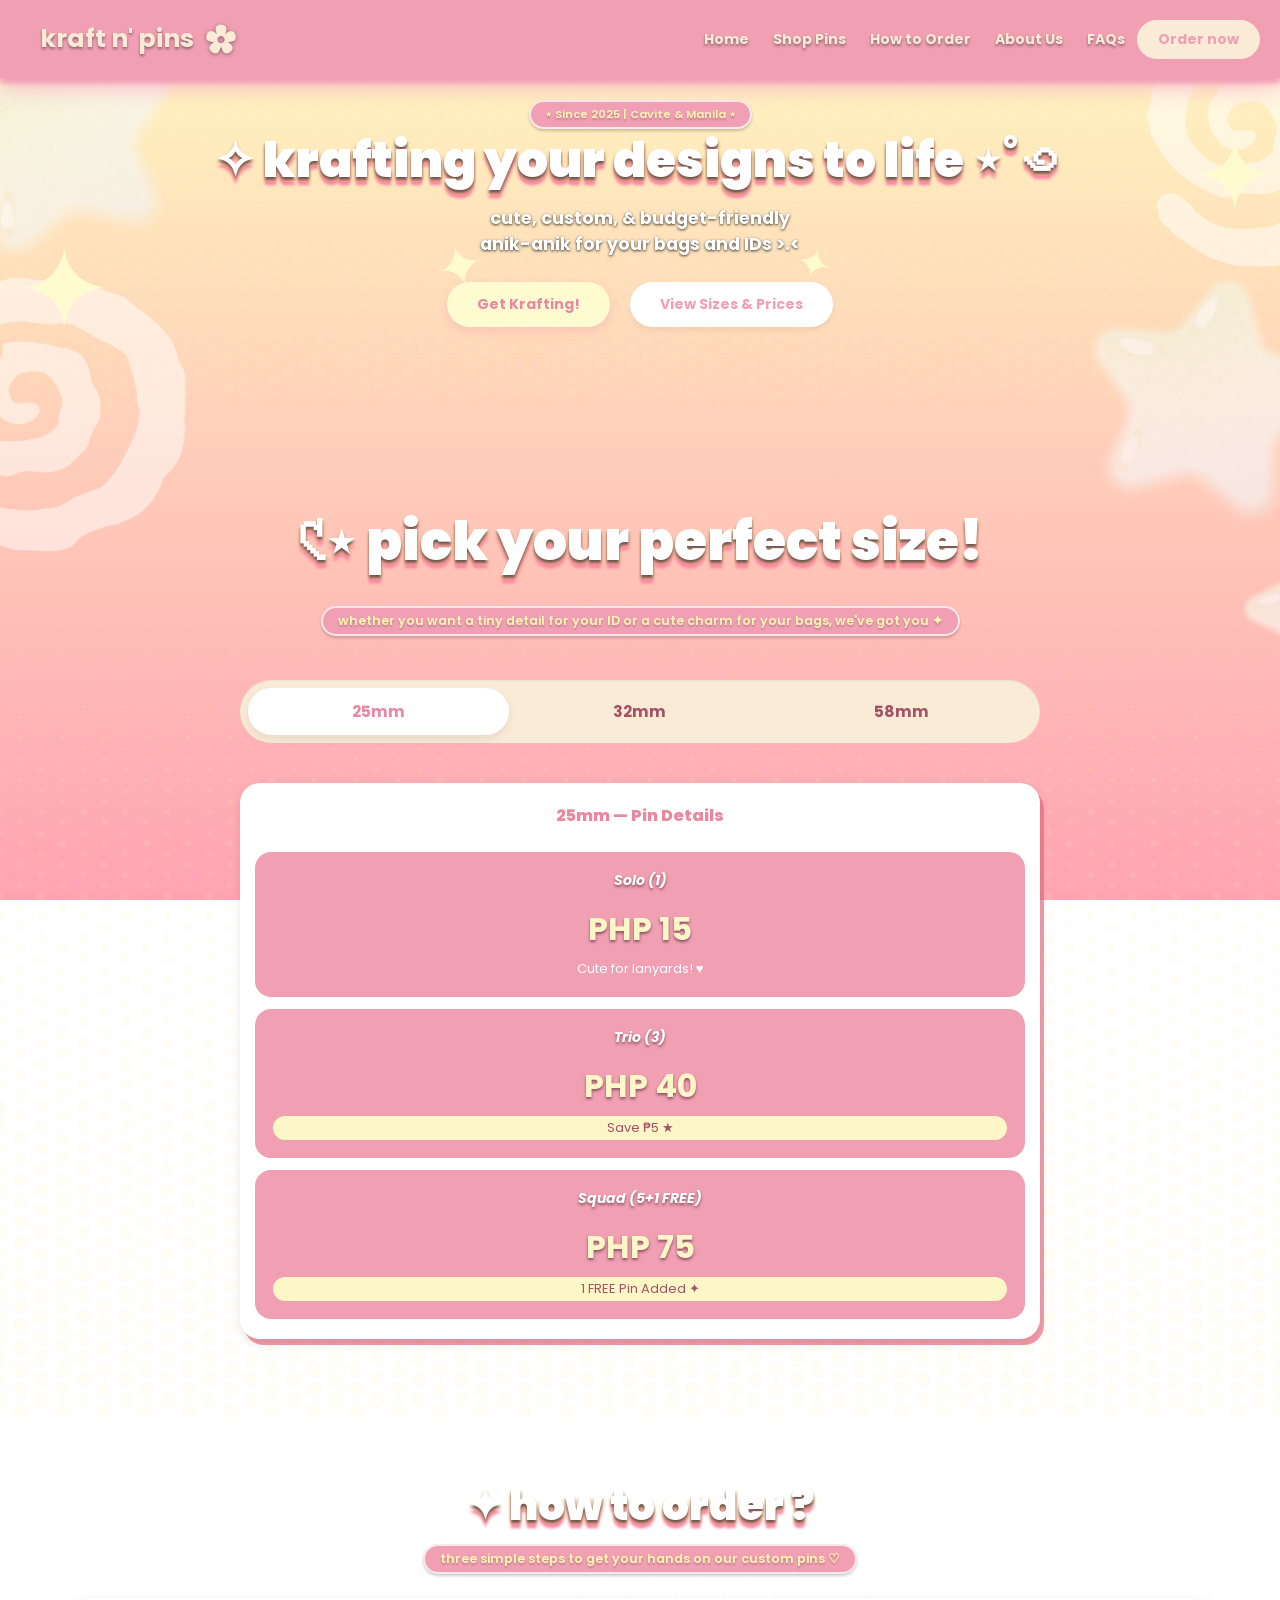
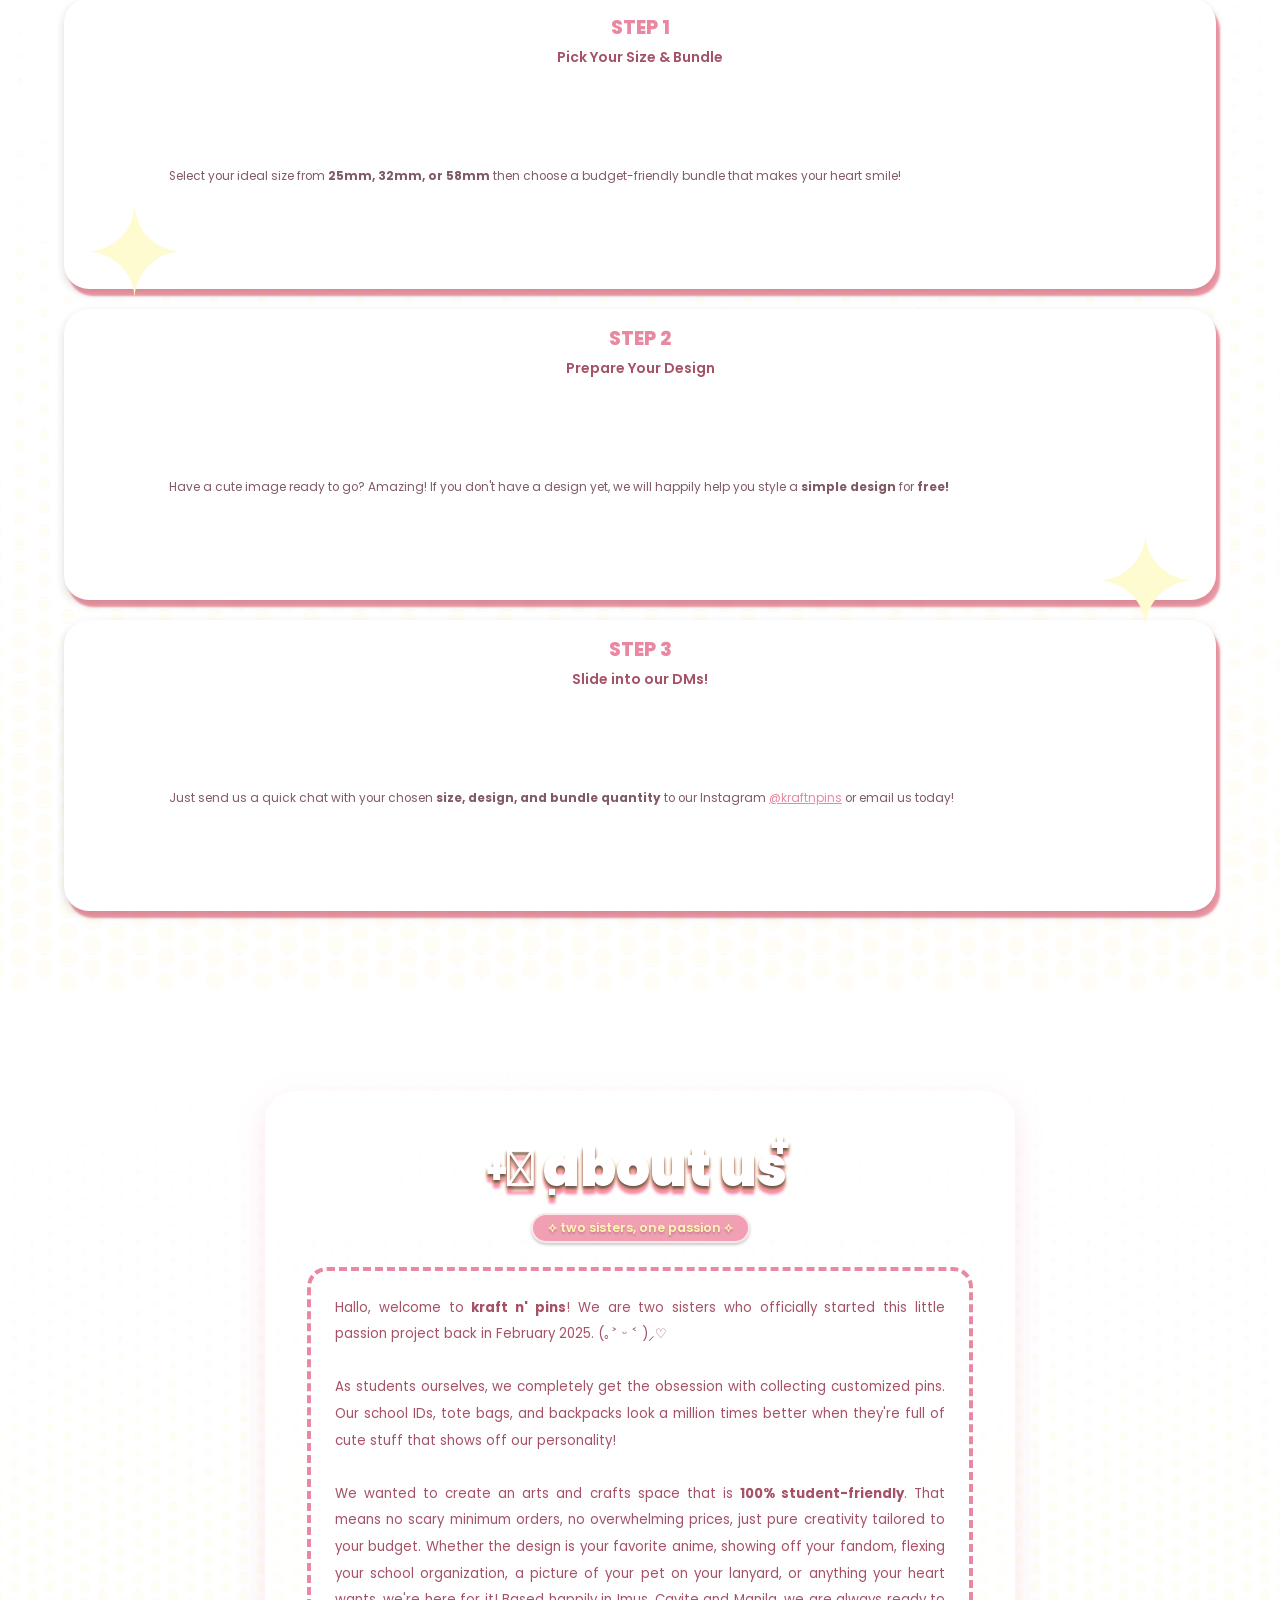
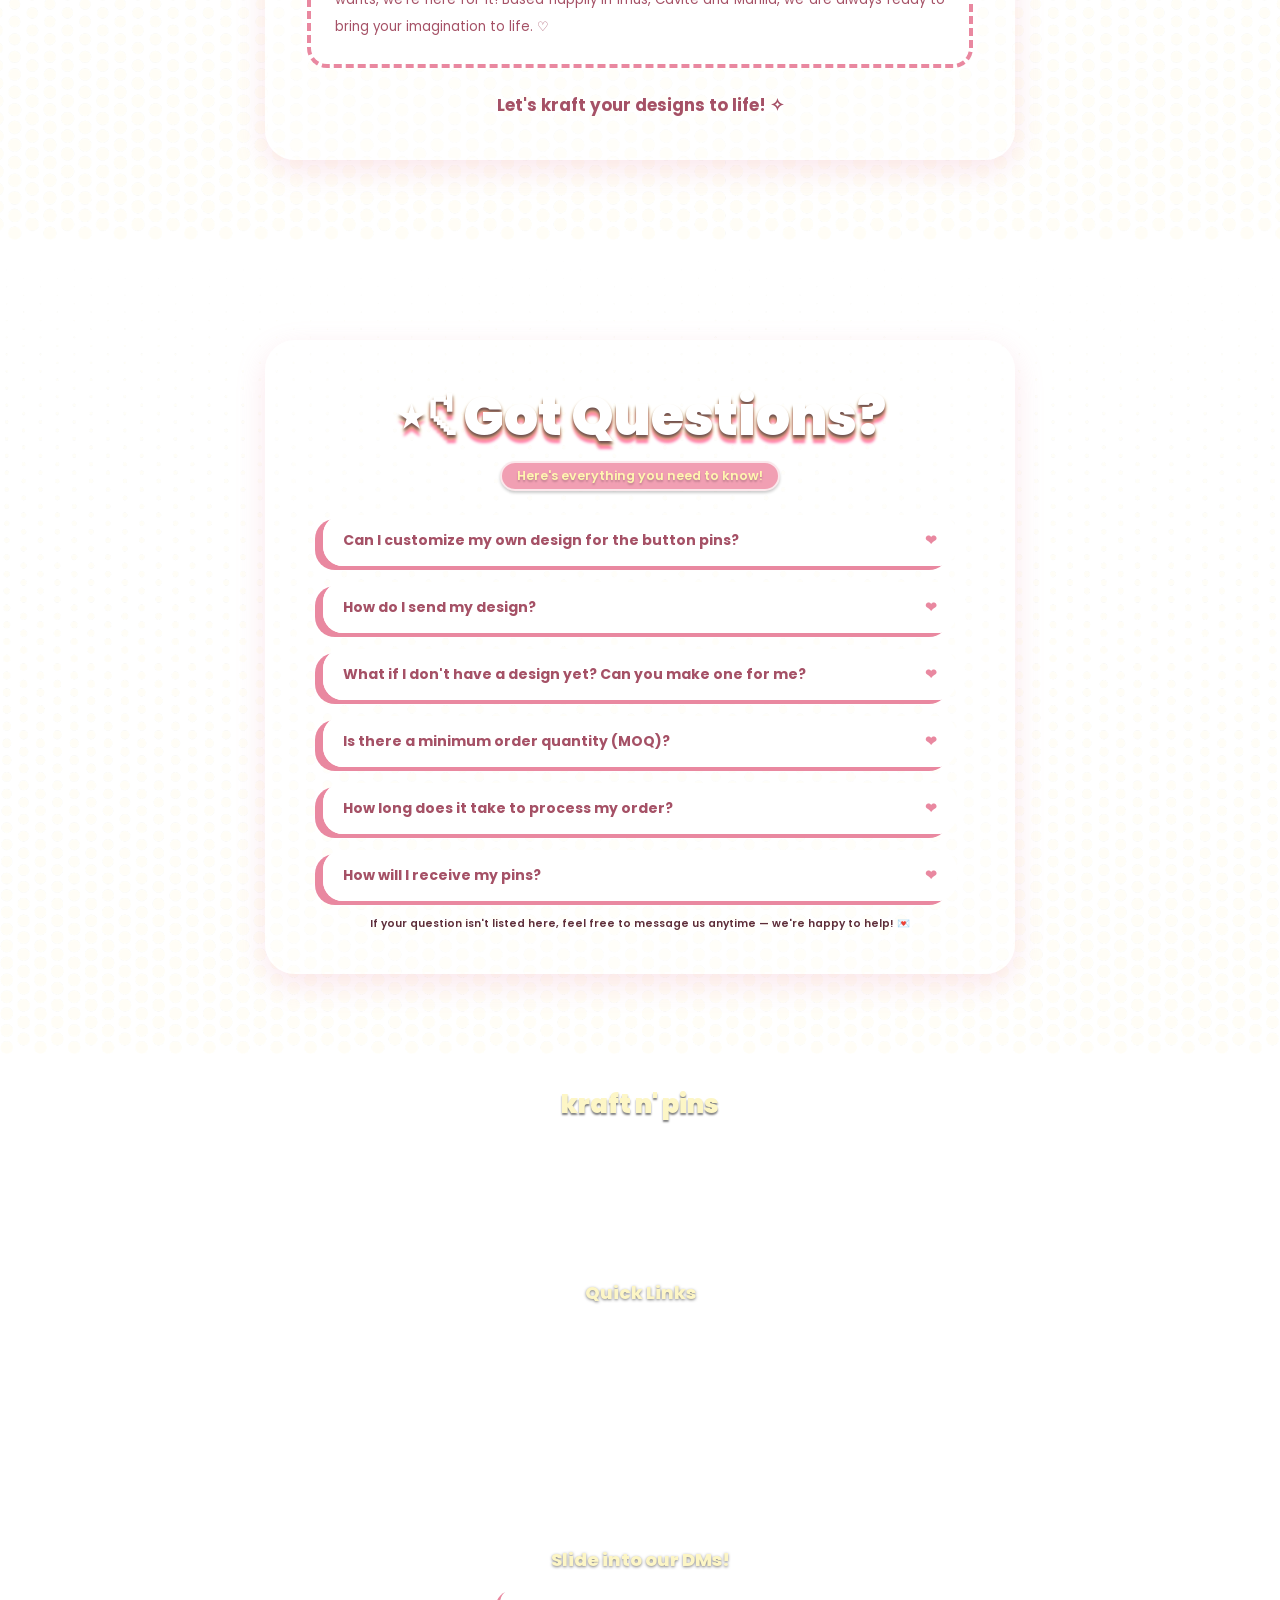
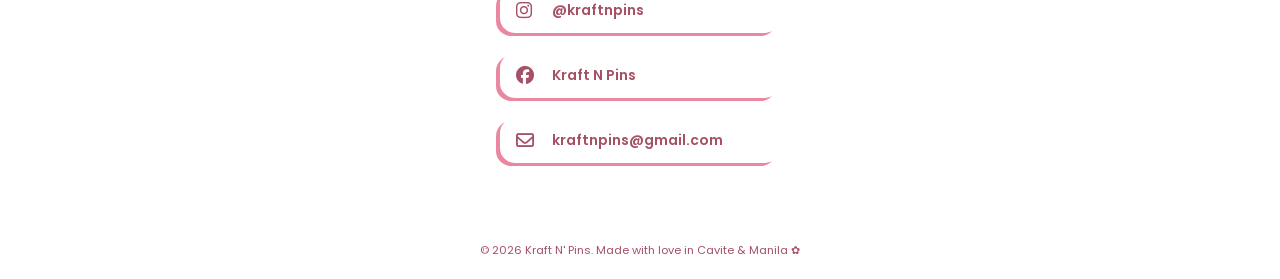
==== commit 9ae707f0: "Added sparkles background design to 'How to Order' tab" ====
--- a/A-Home.html
+++ b/A-Home.html
@@ -220,6 +220,12 @@
             </div>
 
             <div class="sparkle-order">
+                <svg xmlns="http://www.w3.org/2000/svg" viewBox="0 0 24 24" fill="currentColor">
+                    <path d="M12 2c0 5.523 4.477 10 10 10-5.523 0-10 4.477-10 10-0-5.523-4.477-10-10-10 5.523 0 10-4.477 10-10z"/>
+                </svg>
+            </div>
+
+            <div class="sparkle2-order">
                 <svg xmlns="http://www.w3.org/2000/svg" viewBox="0 0 24 24" fill="currentColor">
                     <path d="M12 2c0 5.523 4.477 10 10 10-5.523 0-10 4.477-10 10-0-5.523-4.477-10-10-10 5.523 0 10-4.477 10-10z"/>
                 </svg>
--- a/G-design.css
+++ b/G-design.css
@@ -885,7 +885,42 @@
     transform: rotate(-5deg);
 
     animation: mySwirl 5s linear infinite; 
-
+}
+
+.sparkle-order{
+    position: absolute; 
+    top: 32%; 
+    right: 85%; 
+    z-index: 3; 
+    color: #fffbd0; 
+
+    animation: shine 2.5s ease-in-out infinite; 
+    animation-delay: 0.75s; 
+}
+
+.sparkle-order svg { 
+    width: 9vw;
+    max-width: 160px; 
+    height: auto; 
+    user-select: none; 
+}
+
+.sparkle2-order{
+    position: absolute; 
+    top: 60%; 
+    left: 85%; 
+    z-index: 3; 
+    color: #fffbd0; 
+    
+    animation: shine 2.5s ease-in-out infinite; 
+    animation-delay: 0.75s; 
+}
+
+.sparkle2-order svg { 
+    width: 9vw;
+    max-width: 160px; 
+    height: auto; 
+    user-select: none; 
 }
 
 /* ABOUT & FAQ LAYOUTS */
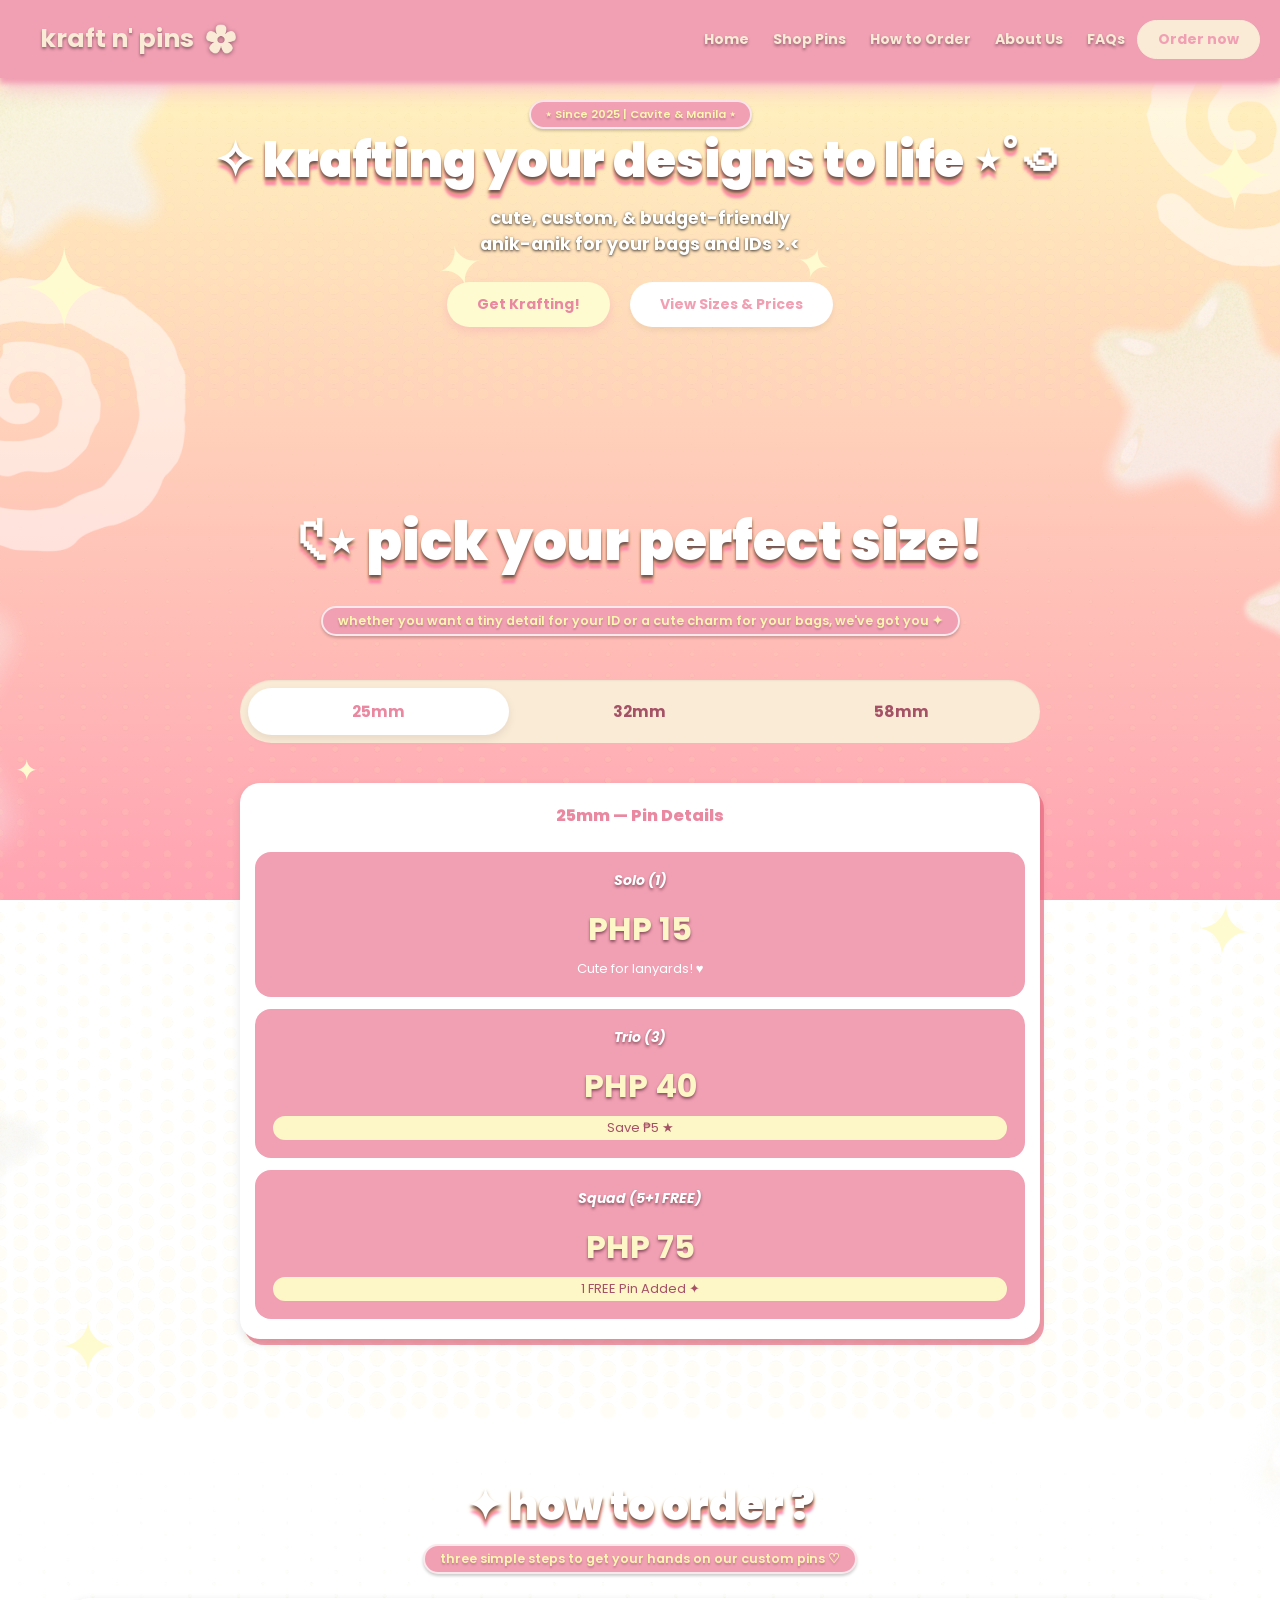
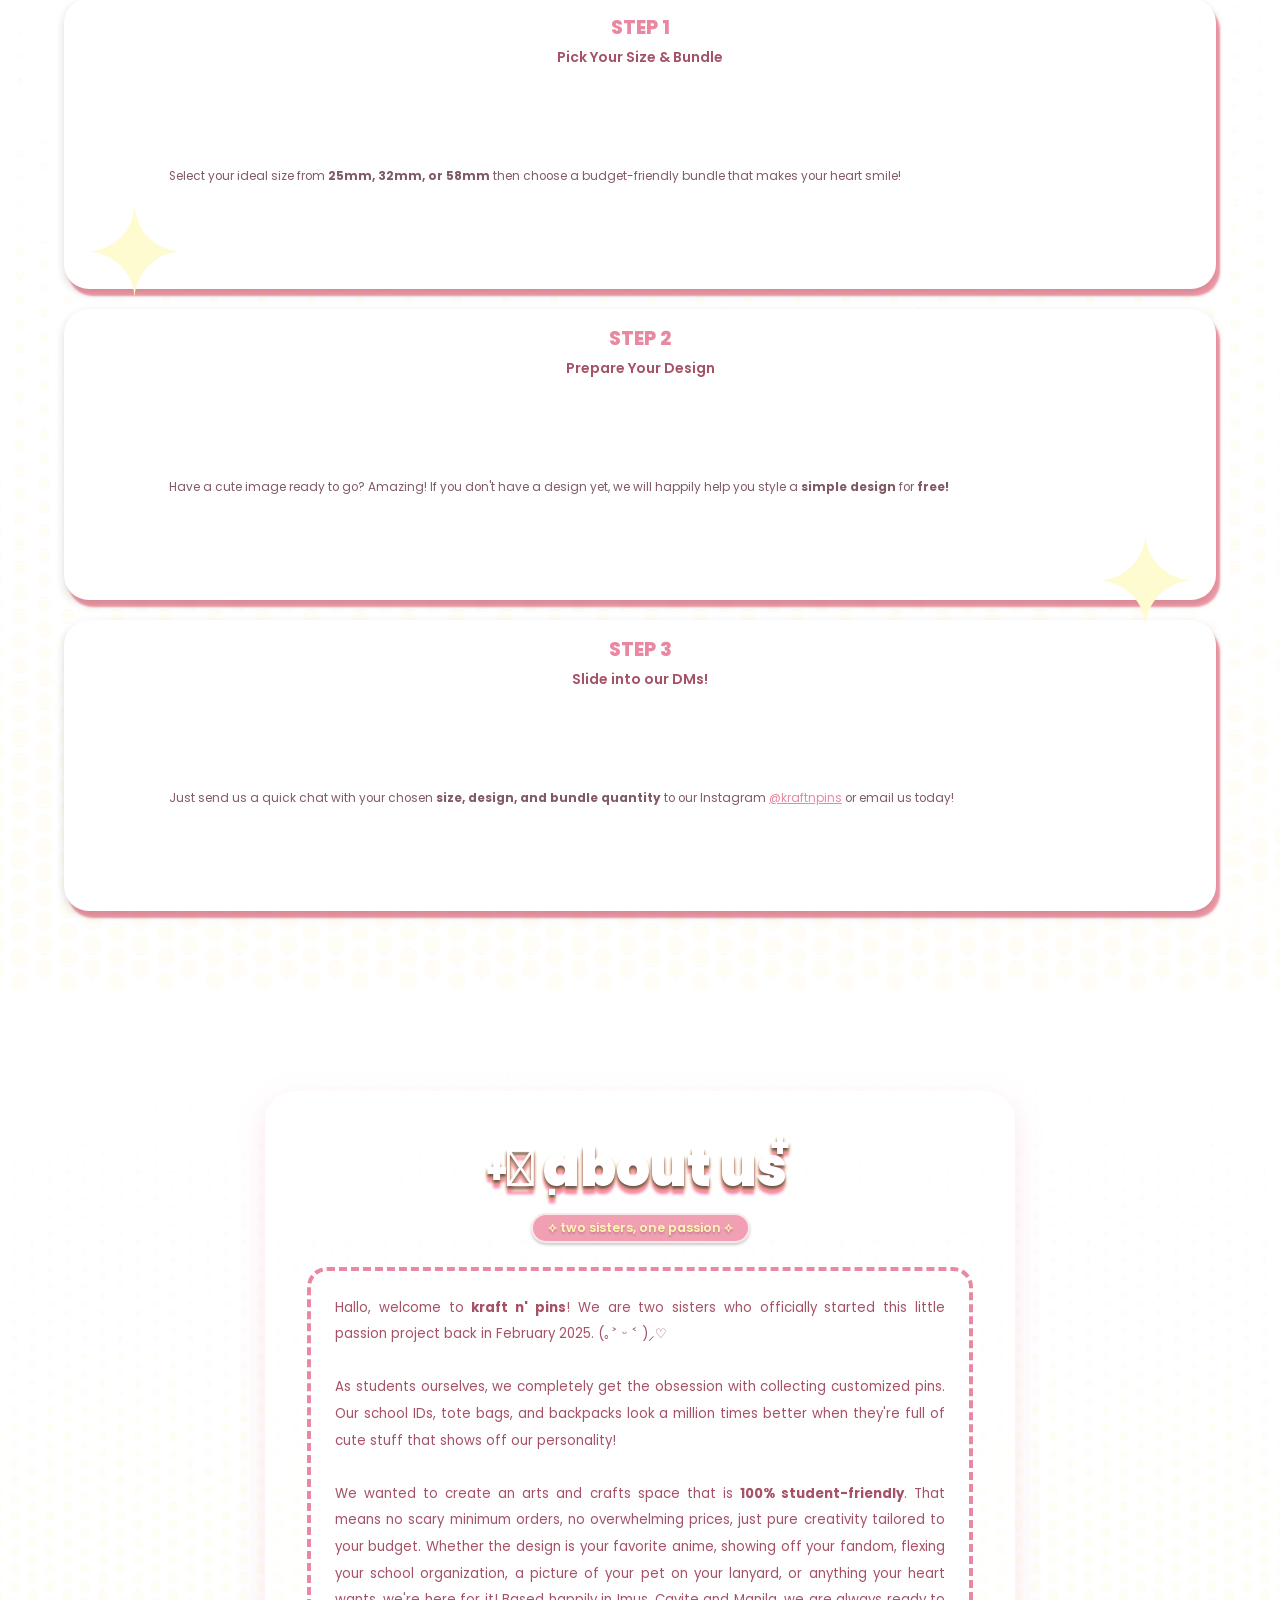
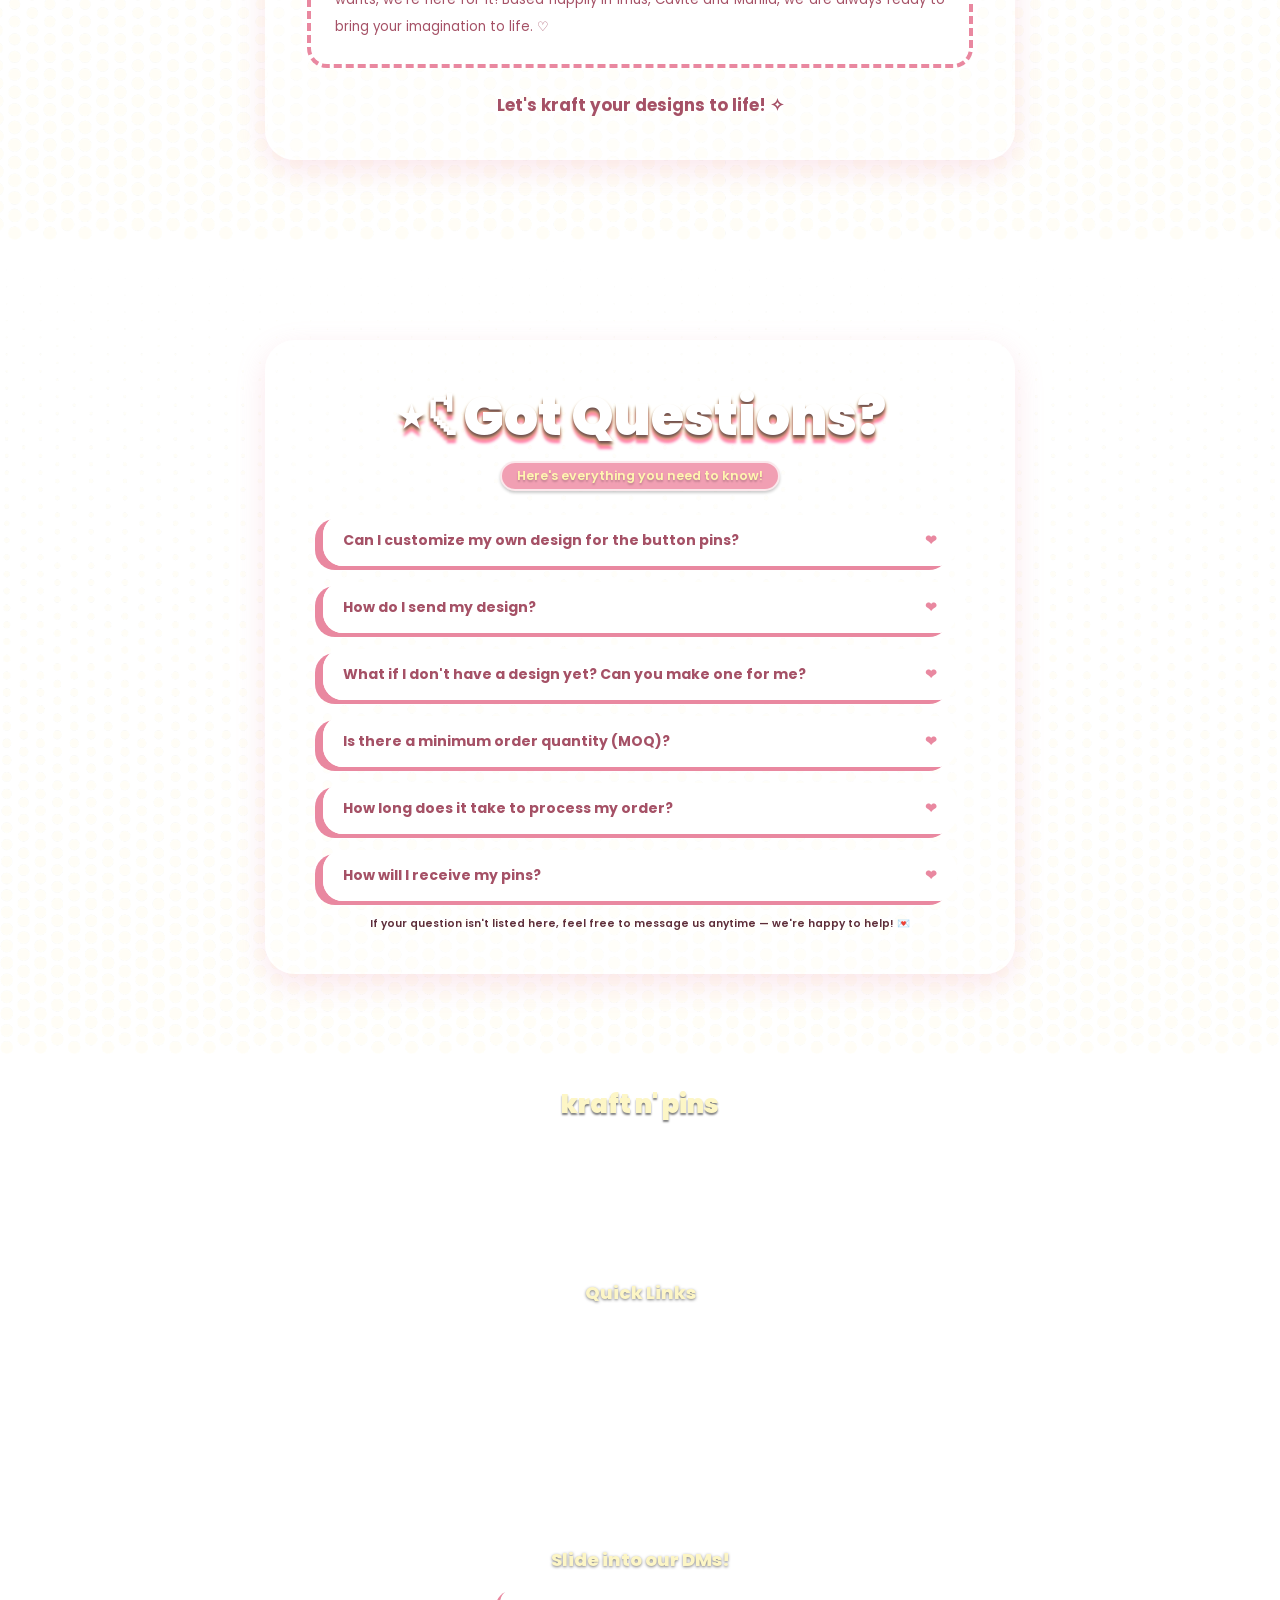
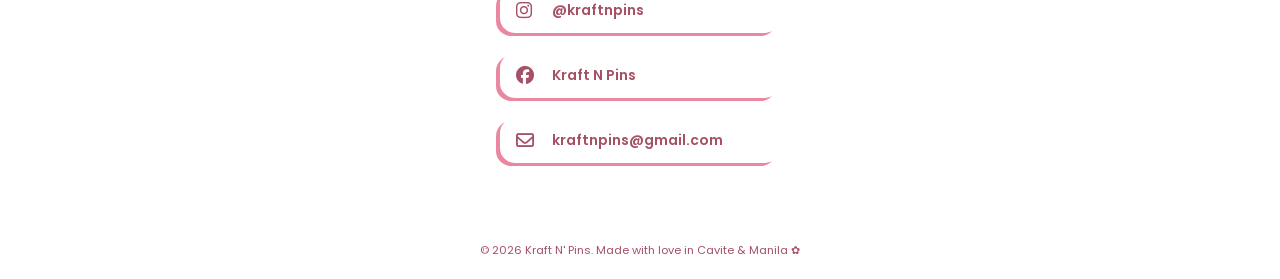
==== commit a1144c8a: "Added additional lower opacity stars + big sparkles in 'How to Order' tab" ====
--- a/A-Home.html
+++ b/A-Home.html
@@ -97,6 +97,38 @@
 
             <div class="star2-shop">
                 <img src="images/starpic.png" alt="decoration">
+            </div>
+
+            <div class="star3-shop">
+                <img src="images/starpic.png" alt="decoration">
+            </div>
+
+            <div class="star4-shop">
+                <img src="images/starpic.png" alt="decoration">
+            </div>
+
+            <div class="sparkle-shop">
+                <svg xmlns="http://www.w3.org/2000/svg" viewBox="0 0 24 24" fill="currentColor">
+                    <path d="M12 2c0 5.523 4.477 10 10 10-5.523 0-10 4.477-10 10-0-5.523-4.477-10-10-10 5.523 0 10-4.477 10-10z"/>
+                </svg>
+            </div>
+
+            <div class="sparkle2-shop">
+                <svg xmlns="http://www.w3.org/2000/svg" viewBox="0 0 24 24" fill="currentColor">
+                    <path d="M12 2c0 5.523 4.477 10 10 10-5.523 0-10 4.477-10 10-0-5.523-4.477-10-10-10 5.523 0 10-4.477 10-10z"/>
+                </svg>
+            </div>
+
+            <div class="sparkle3-shop">
+                <svg xmlns="http://www.w3.org/2000/svg" viewBox="0 0 24 24" fill="currentColor">
+                    <path d="M12 2c0 5.523 4.477 10 10 10-5.523 0-10 4.477-10 10-0-5.523-4.477-10-10-10 5.523 0 10-4.477 10-10z"/>
+                </svg>
+            </div>
+
+            <div class="sparkle4-shop">
+                <svg xmlns="http://www.w3.org/2000/svg" viewBox="0 0 24 24" fill="currentColor">
+                    <path d="M12 2c0 5.523 4.477 10 10 10-5.523 0-10 4.477-10 10-0-5.523-4.477-10-10-10 5.523 0 10-4.477 10-10z"/>
+                </svg>
             </div>
 
             <div class="sizes">
--- a/G-design.css
+++ b/G-design.css
@@ -656,8 +656,8 @@
 
 .star-shop{
     position: absolute; 
-    bottom: 15%; 
-    right: 130%; 
+    top: 65%; 
+    right: 125%; 
     pointer-events: none; 
     z-index: 1; 
 }
@@ -692,6 +692,42 @@
     animation: cuteFloat2 4s ease-in-out infinite;
 }
 
+.star3-shop{
+    position: absolute; 
+    bottom: 50%; 
+    right: 125%; 
+    pointer-events: none; 
+    z-index: 1; 
+}
+
+.star3-shop img { 
+    display: block; 
+    width: 30vw; 
+    max-width: 400px;
+    height: auto; 
+    opacity: 0.3; 
+    transform: rotate(-5deg);
+
+}
+
+.star4-shop{
+    position: absolute; 
+    top: 79%; 
+    left: 120%; 
+    pointer-events: none; 
+    z-index: 1; 
+}
+
+.star4-shop img { 
+    display: block; 
+    width: 60vw; 
+    max-width: 400px;
+    height: auto; 
+    opacity: 0.3; 
+    transform: rotate(25deg);
+
+}
+
 @keyframes cuteFloat {
     0% {
         transform: rotate(25deg) translateY(0px);
@@ -716,6 +752,81 @@
     }
 }
 
+
+
+.sparkle-shop{
+    position: absolute; 
+    top: 30%; 
+    right: 125%; 
+    z-index: 3; 
+    color: #fffbd0; 
+
+    animation: shine 1.5s ease-in-out infinite; 
+    animation-delay: 0.75s; 
+}
+
+.sparkle-shop svg { 
+    width: 2vw;
+    max-width: 160px; 
+    height: auto; 
+    user-select: none; 
+}
+
+.sparkle2-shop{
+    position: absolute; 
+    top: 3%; 
+    left: 145%; 
+    z-index: 3; 
+    color: #fffbd0; 
+
+    animation: shine 2.5s ease-in-out infinite; 
+    animation-delay: 0.75s; 
+}
+
+.sparkle2-shop svg { 
+    width: 2vw;
+    max-width: 160px; 
+    height: auto; 
+    user-select: none; 
+}
+
+.sparkle3-shop{
+    position: absolute; 
+    top: 97%; 
+    right: 115%; 
+    z-index: 3; 
+    color: #fffbd0; 
+
+    animation: shine 2.5s ease-in-out infinite; 
+    animation-delay: 0.75s; 
+}
+
+.sparkle3-shop svg { 
+    width: 5vw;
+    max-width: 160px; 
+    height: auto; 
+    user-select: none; 
+}
+
+.sparkle4-shop{
+    position: absolute; 
+    top: 47%; 
+    left: 119%; 
+    z-index: 3; 
+    color: #fffbd0; 
+
+    animation: shine 1.5s ease-in-out infinite; 
+    animation-delay: 0.75s; 
+}
+
+.sparkle4-shop svg { 
+    width: 5vw;
+    max-width: 160px; 
+    height: auto; 
+    user-select: none; 
+
+    transform: rotate(5deg);
+}
 
 /* HOW TO ORDER */
 .order-layout {
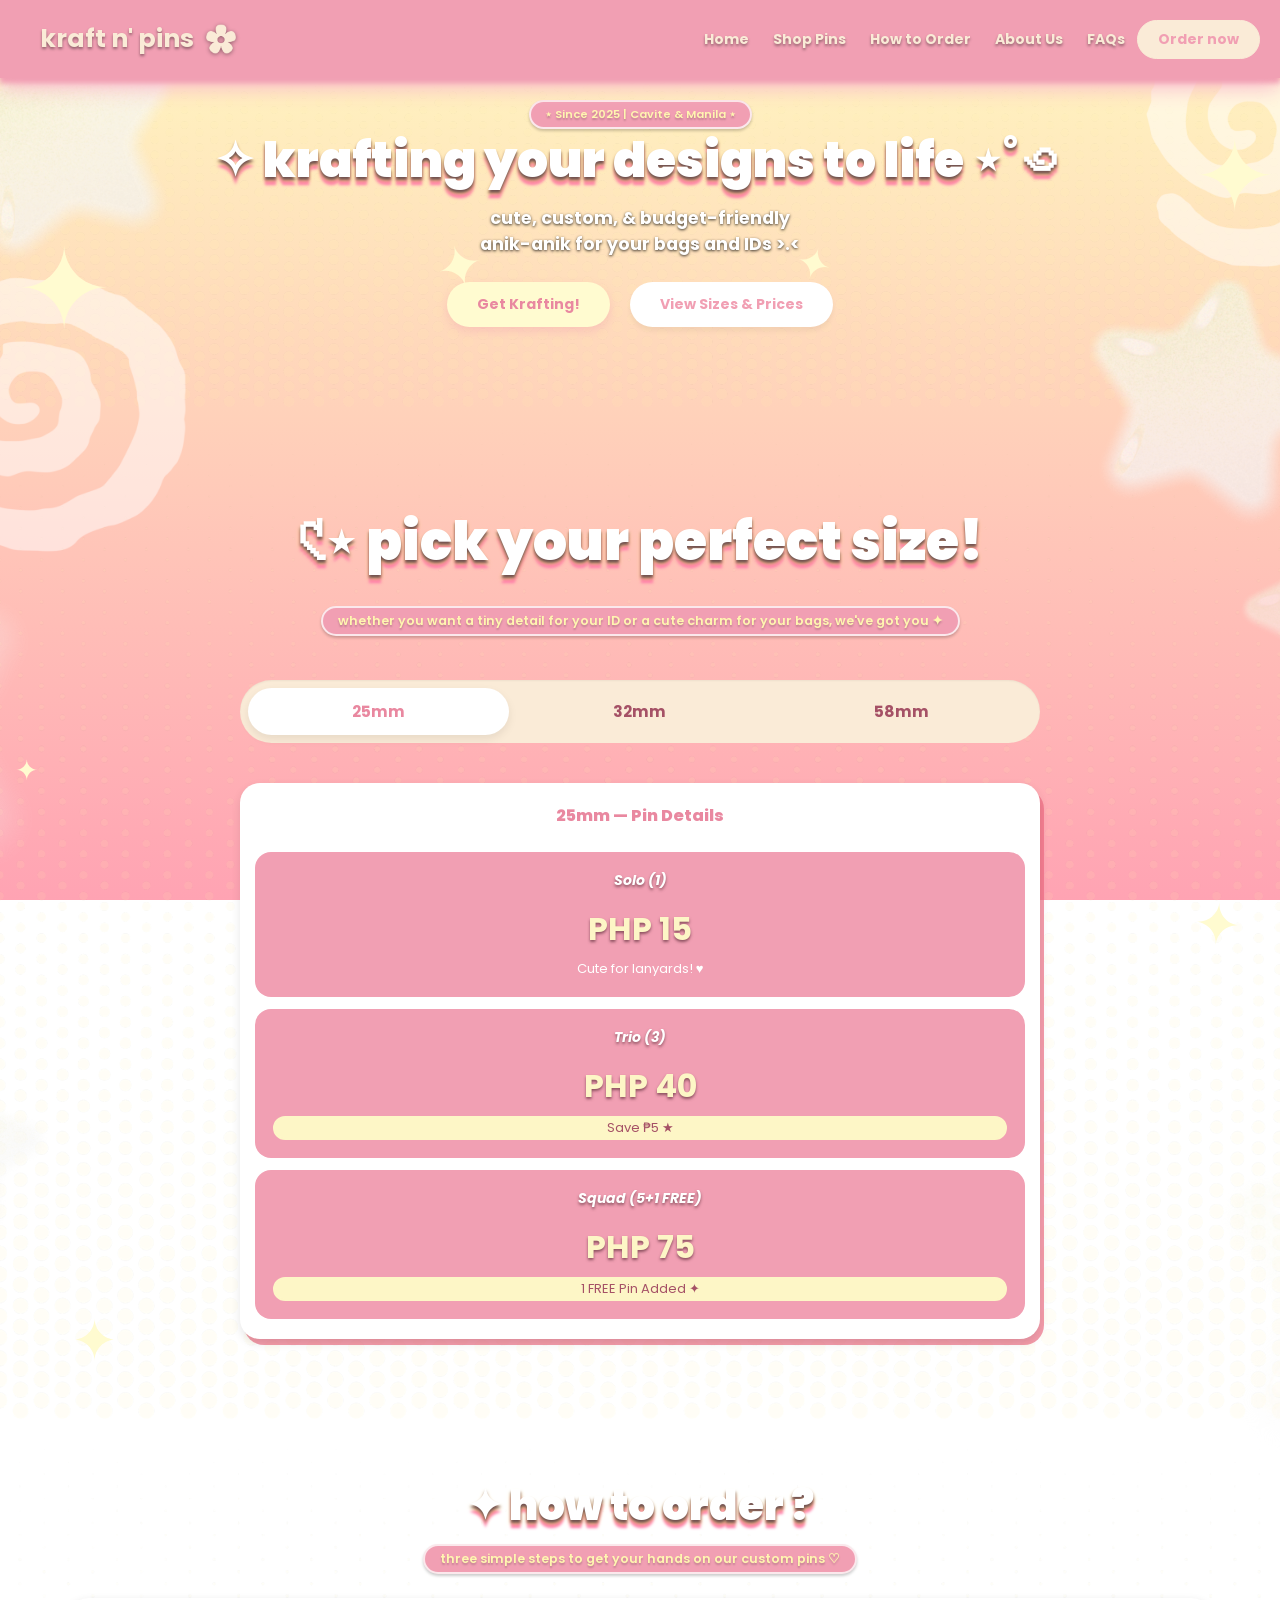
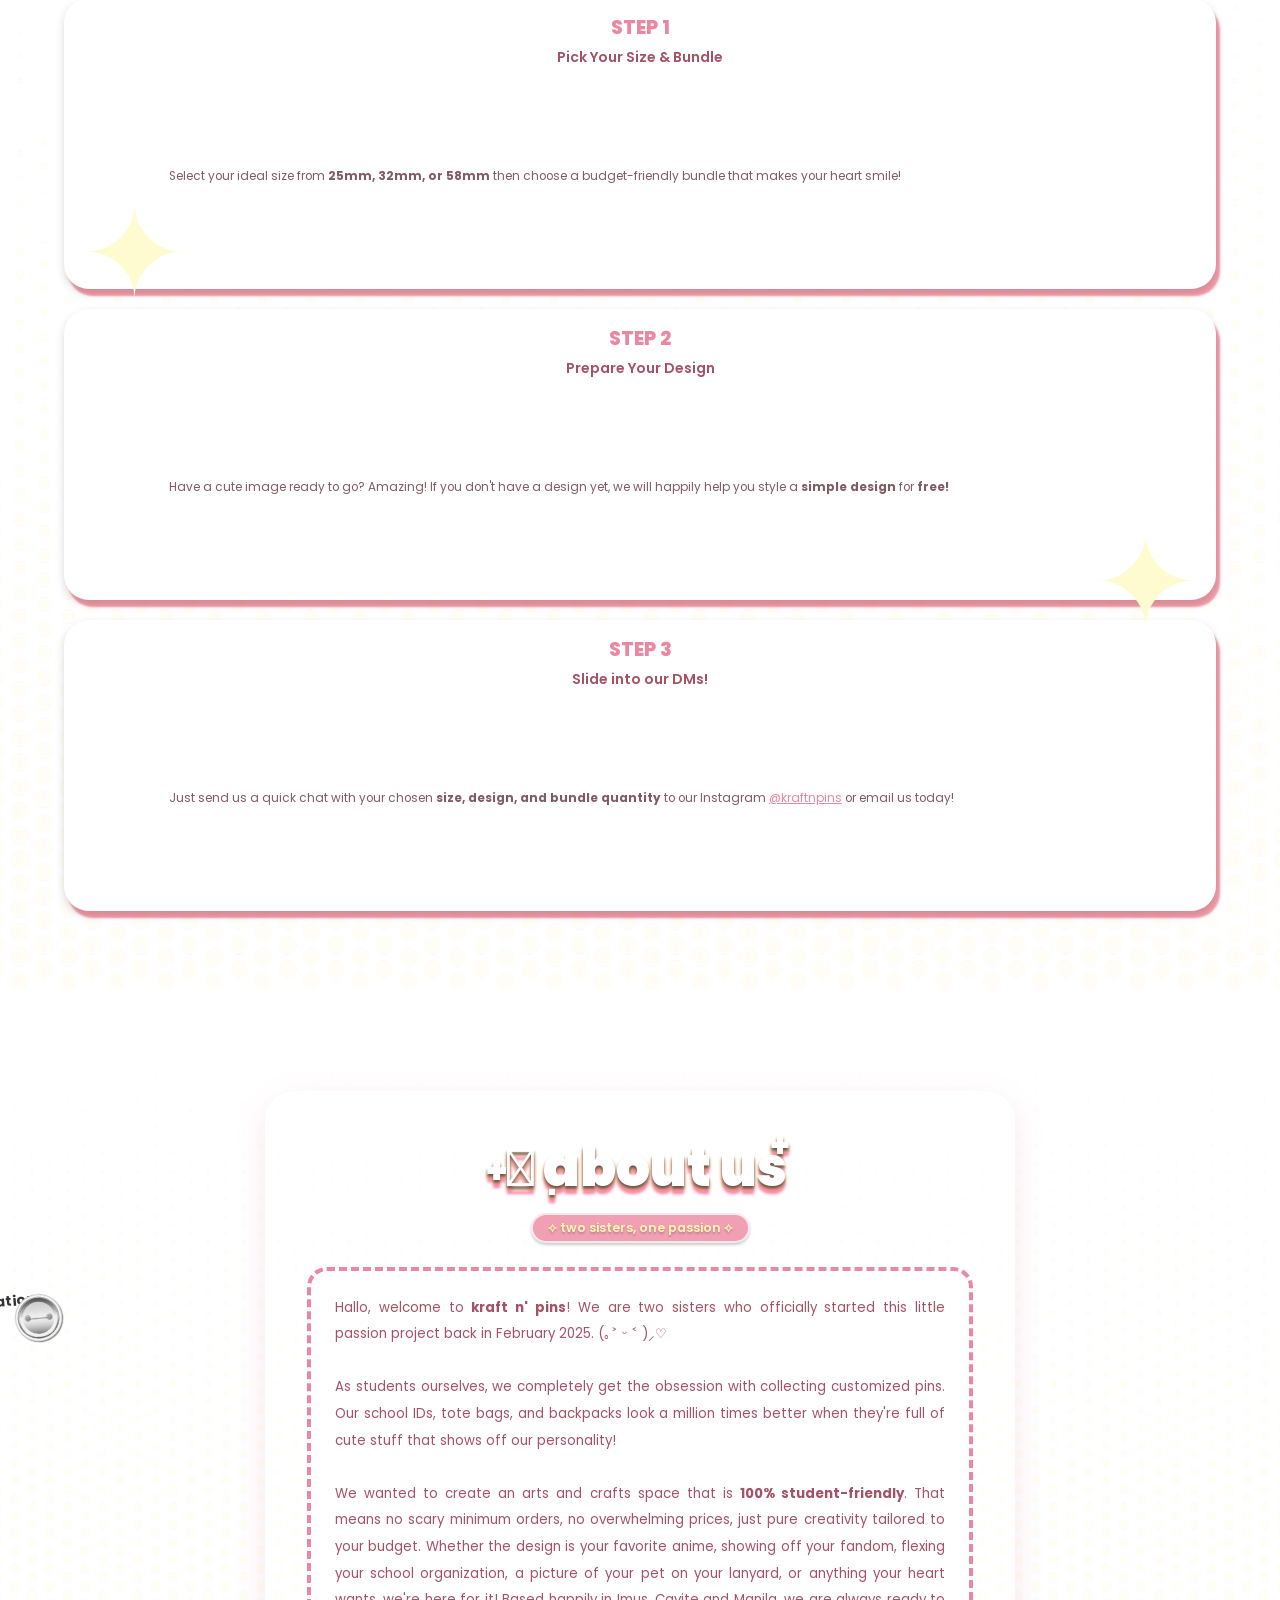
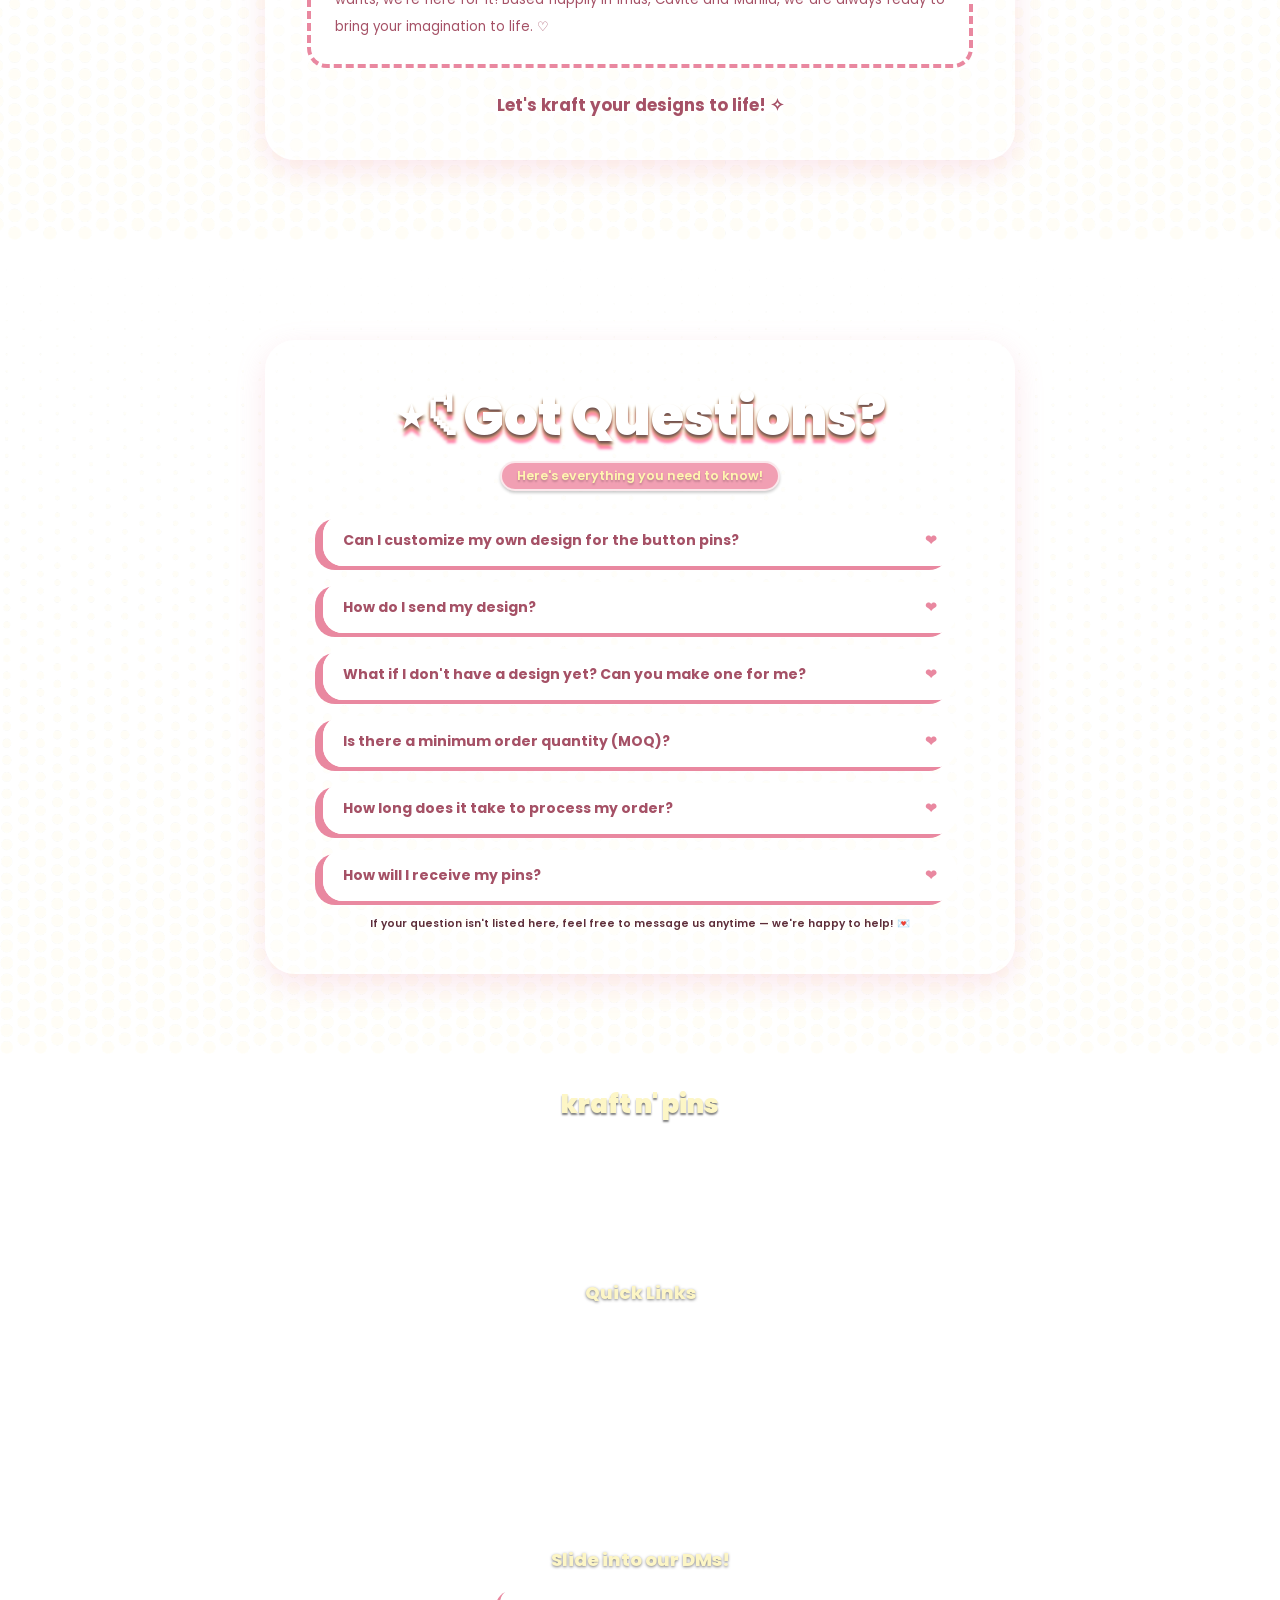
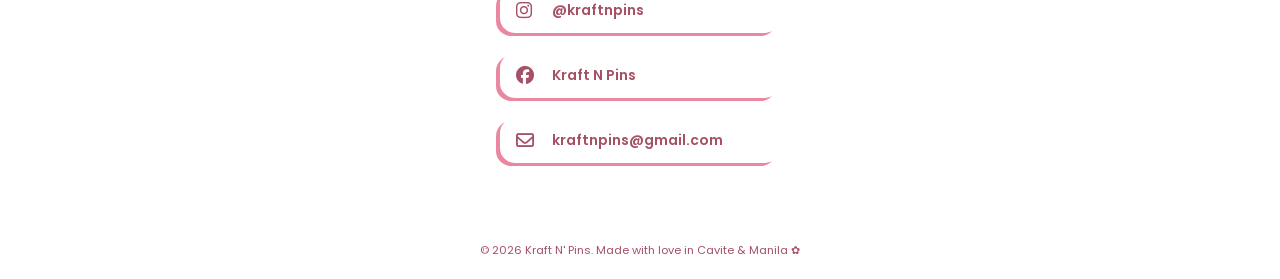
==== commit 18b5afe5: "Added polaroid.png to 'About Us' tab" ====
--- a/A-Home.html
+++ b/A-Home.html
@@ -311,8 +311,18 @@
                     Whether the design is your favorite anime, showing off your fandom, flexing your school organization, a picture of your pet on your lanyard, or anything your heart wants, we're here for it! Based happily in Imus, Cavite and Manila, we are always ready to bring your imagination to life.</b> ♡
                 </p>
             </div>
-            
+
             <p id="end-statement"><b>Let's kraft your designs to life! ✧</p>
+
+            <div class="polaroid-about">
+                <img src="images/polaroid.png" alt="decoration">
+            </div>
+
+            <div class="backpin-about">
+                <img src="images/backpin.png" alt="decoration">
+            </div>
+
+
         </section>
     </main>
 
--- a/G-design.css
+++ b/G-design.css
@@ -667,7 +667,7 @@
     width: 15vw; 
     max-width: 400px;
     height: auto; 
-    opacity: 0.7; 
+    opacity: 0.5; 
     transform: rotate(25deg);
 
     animation: cuteFloat 4s ease-in-out infinite;
@@ -686,7 +686,7 @@
     width: 13vw; 
     max-width: 400px;
     height: auto; 
-    opacity: 0.7; 
+    opacity: 0.5; 
     transform: rotate(-5deg);
 
     animation: cuteFloat2 4s ease-in-out infinite;
@@ -705,14 +705,14 @@
     width: 30vw; 
     max-width: 400px;
     height: auto; 
-    opacity: 0.3; 
+    opacity: 0.2; 
     transform: rotate(-5deg);
 
 }
 
 .star4-shop{
     position: absolute; 
-    top: 79%; 
+    top: 70%; 
     left: 120%; 
     pointer-events: none; 
     z-index: 1; 
@@ -723,7 +723,7 @@
     width: 60vw; 
     max-width: 400px;
     height: auto; 
-    opacity: 0.3; 
+    opacity: 0.2; 
     transform: rotate(25deg);
 
 }
@@ -802,7 +802,7 @@
 }
 
 .sparkle3-shop svg { 
-    width: 5vw;
+    width: 4vw;
     max-width: 160px; 
     height: auto; 
     user-select: none; 
@@ -820,7 +820,7 @@
 }
 
 .sparkle4-shop svg { 
-    width: 5vw;
+    width: 4vw;
     max-width: 160px; 
     height: auto; 
     user-select: none; 
@@ -1105,6 +1105,57 @@
     margin-bottom: 0;
 }
 
+/*BACKGROUND ACCENT (ABOUT US)*/
+.polaroid-about{
+    position: absolute; 
+    top: 30%; 
+    right: 125%; 
+    pointer-events: none; 
+    z-index: 1; 
+}
+
+.polaroid-about img { 
+    display: block; 
+    width: 15vw; 
+    max-width: 400px;
+    height: auto; 
+    opacity: 0.8; 
+    transform: rotate(-5deg);
+
+    animation: picFloat 4s ease-in-out infinite;
+}
+
+.backpin-about{
+    position: absolute; 
+    top: 30%; 
+    right: 127%; 
+    pointer-events: none; 
+    z-index: 1; 
+}
+
+.backpin-about img { 
+    display: block; 
+    width: 4vw; 
+    max-width: 400px;
+    height: auto; 
+    opacity: 1; 
+    transform: rotate(-5deg);
+
+    animation: picFloat 4s ease-in-out infinite;
+}
+
+@keyframes picFloat {
+    0% {
+        transform: rotate(-5deg) translateY(0px);
+    }
+    50% {
+        transform: rotate(-5deg) translateY(-30px); 
+    }
+    100% {
+        transform: rotate(-5deg) translateY(0px);
+    }
+}
+
 /*ACCORDION*/
 details {
     margin: 16px;
@@ -1183,7 +1234,7 @@
     border-radius: 0;
 }
 
-
+/*FOOTER*/
 .faq-footer {
     font-size: 0.75rem;
     color: #5e2e3a;
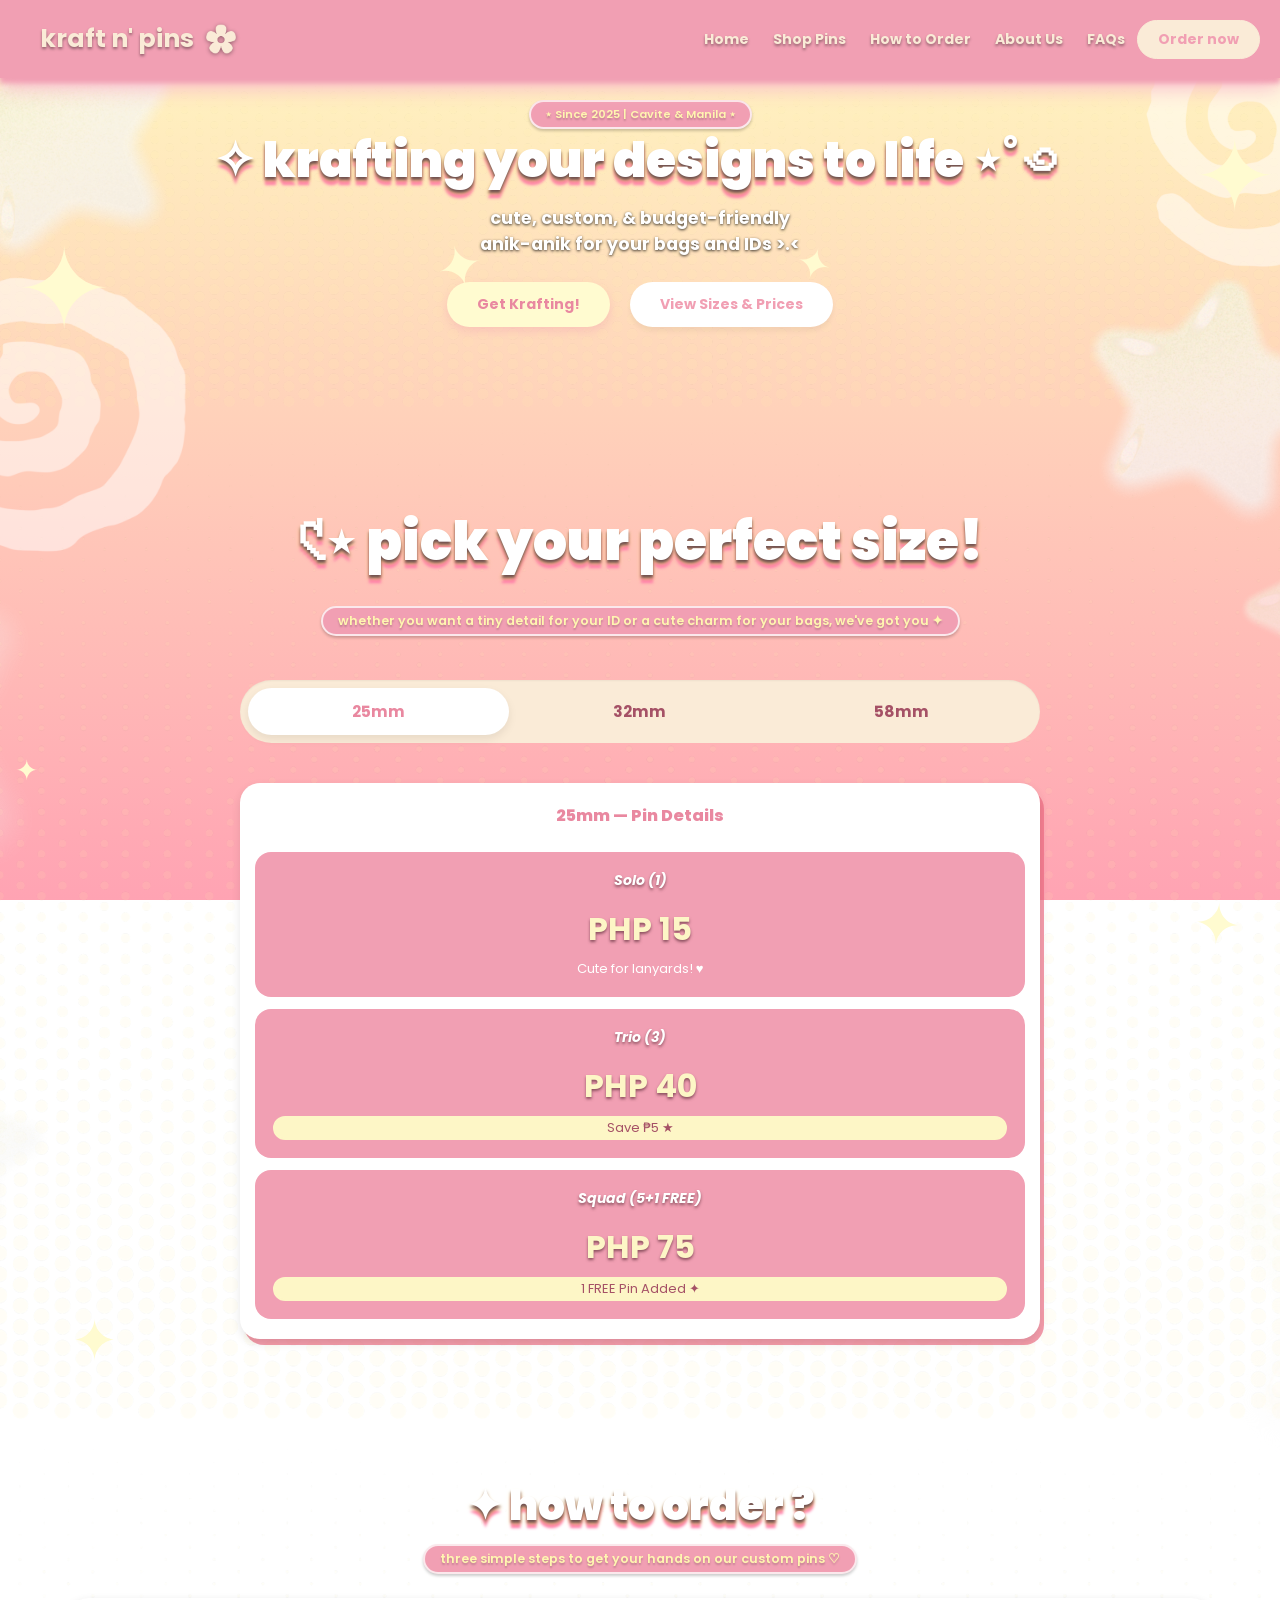
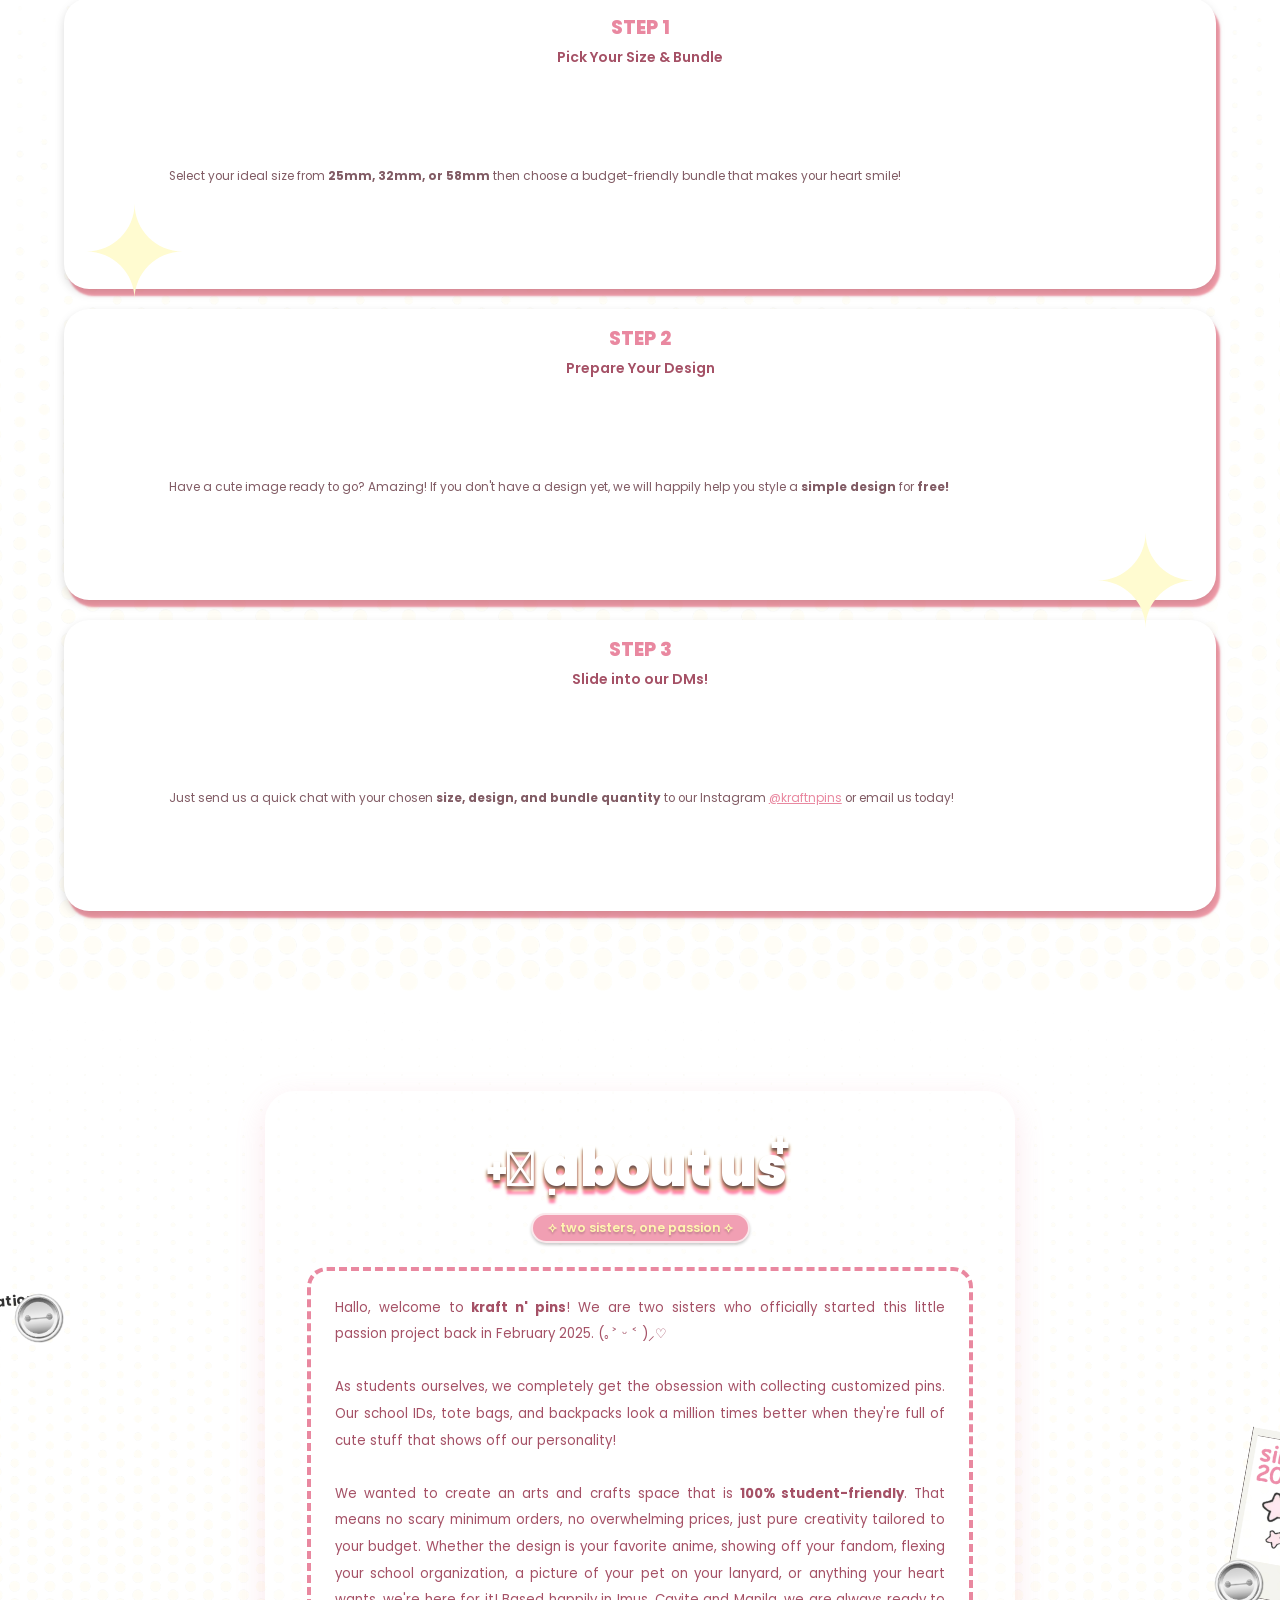
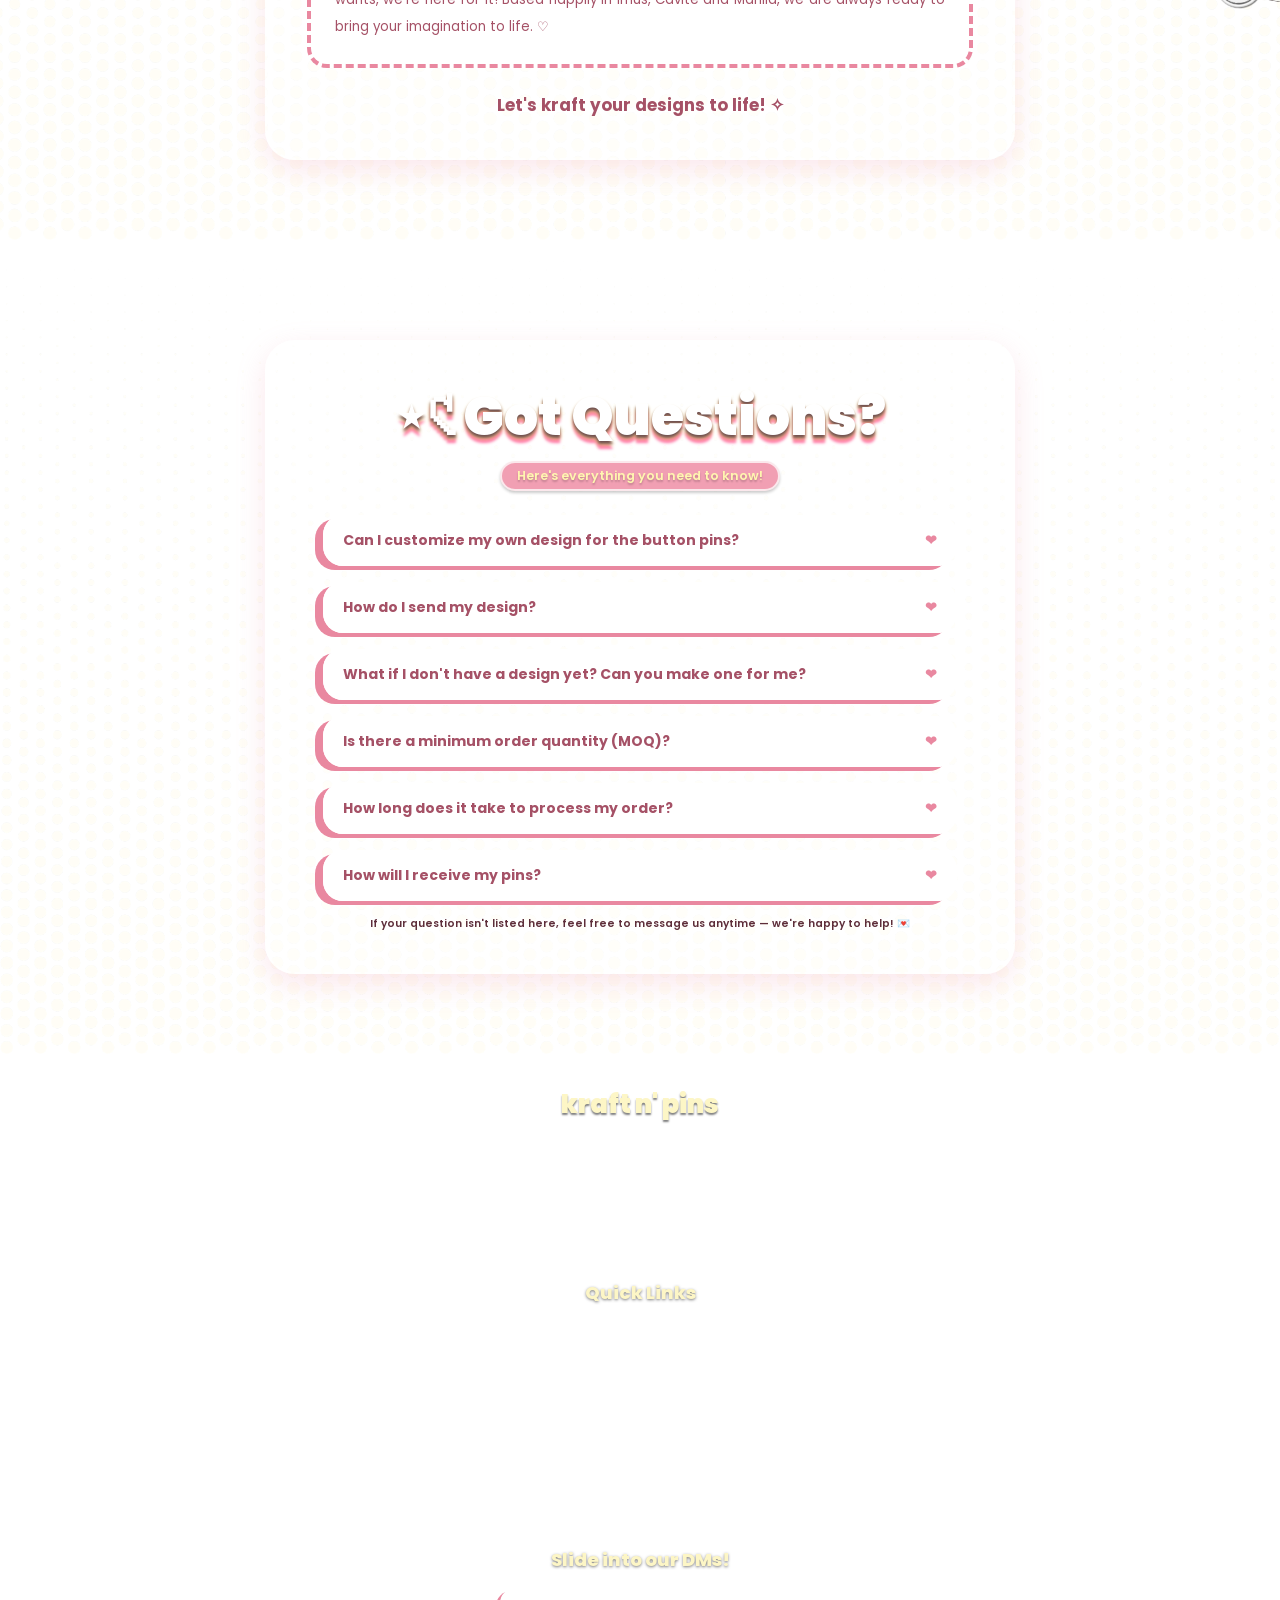
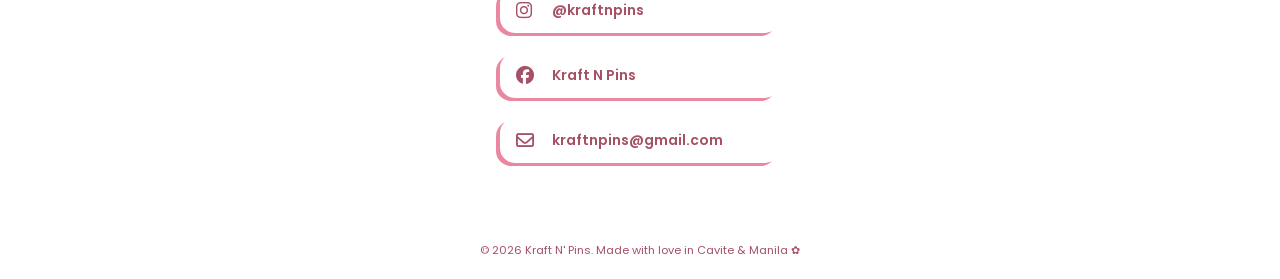
==== commit 4993404e: "Added est.png to 'About Us' tab" ====
--- a/A-Home.html
+++ b/A-Home.html
@@ -320,6 +320,14 @@
 
             <div class="backpin-about">
                 <img src="images/backpin.png" alt="decoration">
+            </div>
+
+             <div class="backpin2-about">
+                <img src="images/backpin.png" alt="decoration">
+            </div>
+
+            <div class="est-about">
+                <img src="images/est.png" alt="decoration">
             </div>
 
 
--- a/G-design.css
+++ b/G-design.css
@@ -1144,6 +1144,44 @@
     animation: picFloat 4s ease-in-out infinite;
 }
 
+.backpin2-about{
+    position: absolute; 
+    top: 70%; 
+    left: 127%; 
+    pointer-events: none; 
+    z-index: 1; 
+}
+
+.backpin2-about img { 
+    display: block; 
+    width: 4vw; 
+    max-width: 400px;
+    height: auto; 
+    opacity: 1; 
+    transform: rotate(-5deg);
+
+    animation: picFloat2 6s ease-in-out infinite;
+}
+
+.est-about{
+    position: absolute; 
+    top: 50%; 
+    left: 127%; 
+    pointer-events: none; 
+    z-index: -1; 
+}
+
+.est-about img { 
+    display: block; 
+    width: 15vw; 
+    max-width: 400px;
+    height: auto; 
+    opacity: 0.8 ; 
+    transform: rotate(10deg);
+
+    animation: picFloat2 6s ease-in-out infinite;
+}
+
 @keyframes picFloat {
     0% {
         transform: rotate(-5deg) translateY(0px);
@@ -1153,6 +1191,18 @@
     }
     100% {
         transform: rotate(-5deg) translateY(0px);
+    }
+}
+
+@keyframes picFloat2 {
+    0% {
+        transform: rotate(10deg) translateY(0px);
+    }
+    50% {
+        transform: rotate(10deg) translateY(-30px); 
+    }
+    100% {
+        transform: rotate(10deg) translateY(0px);
     }
 }
 
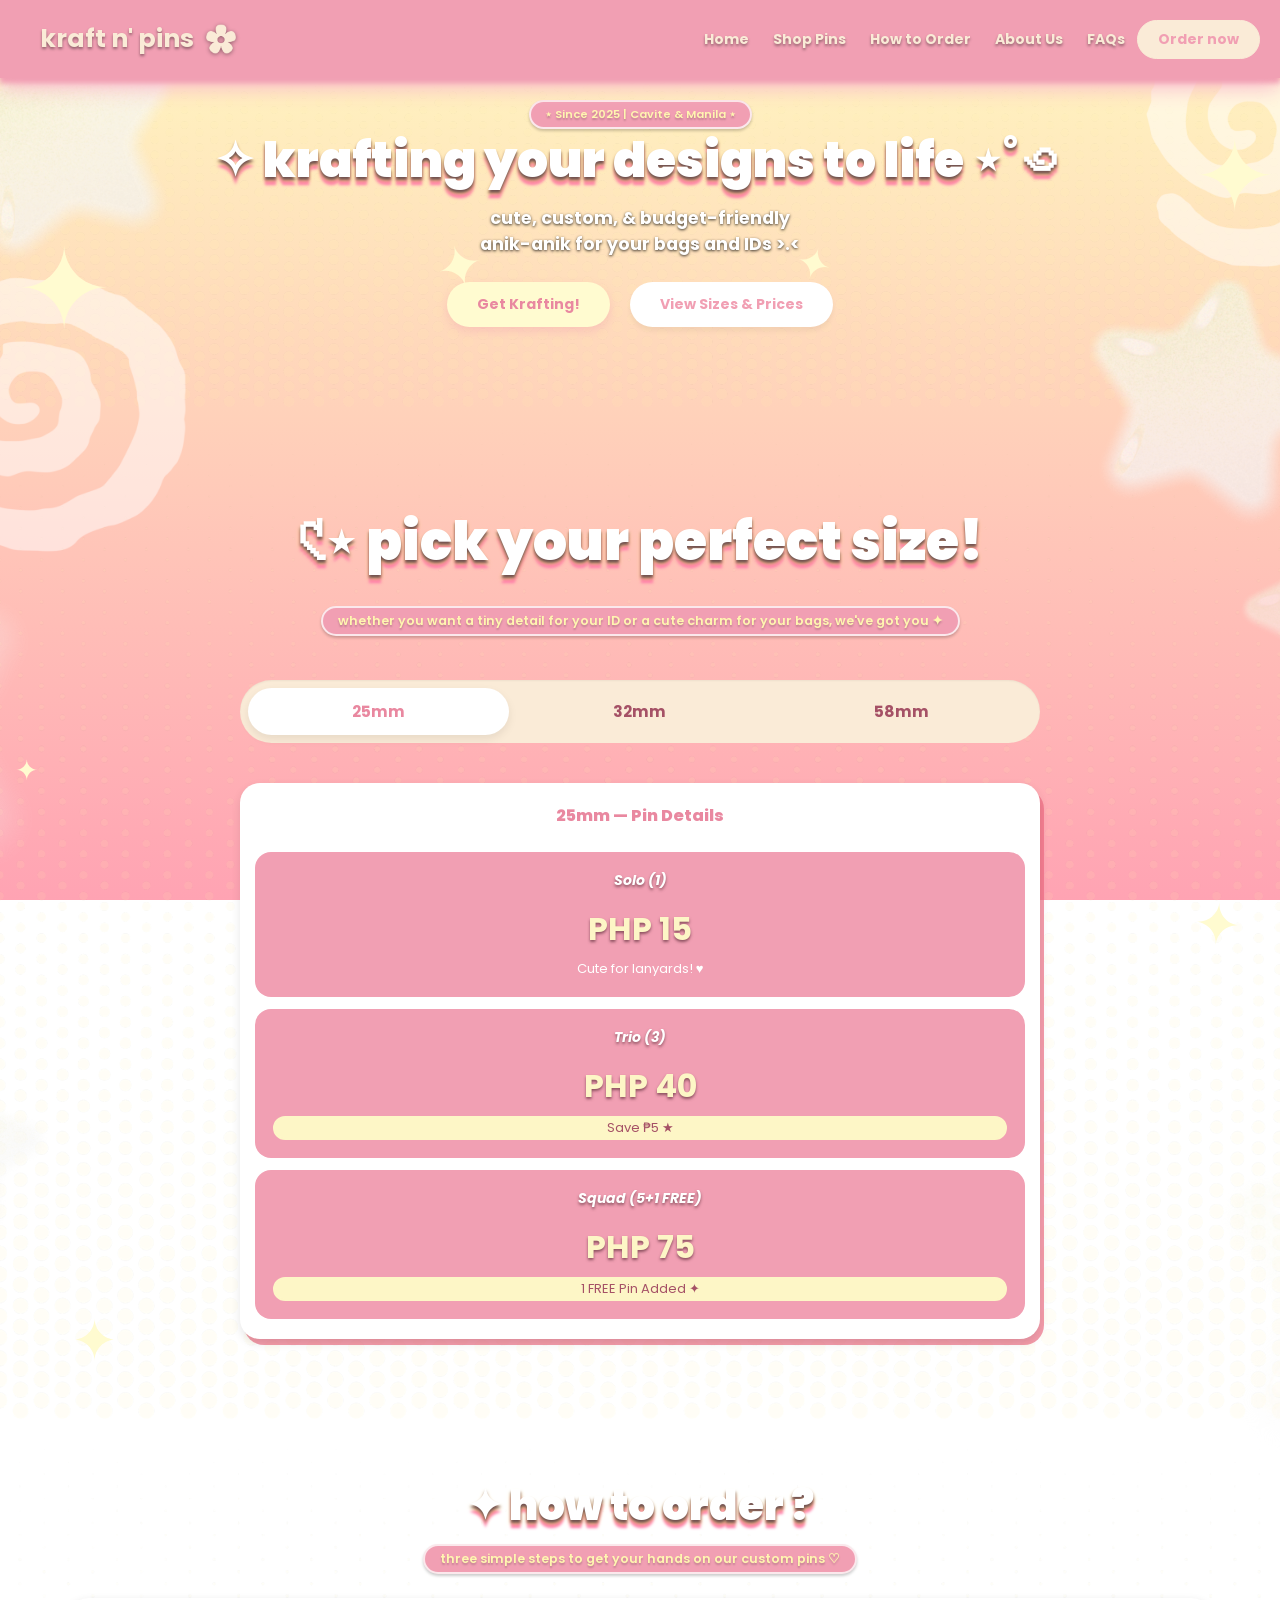
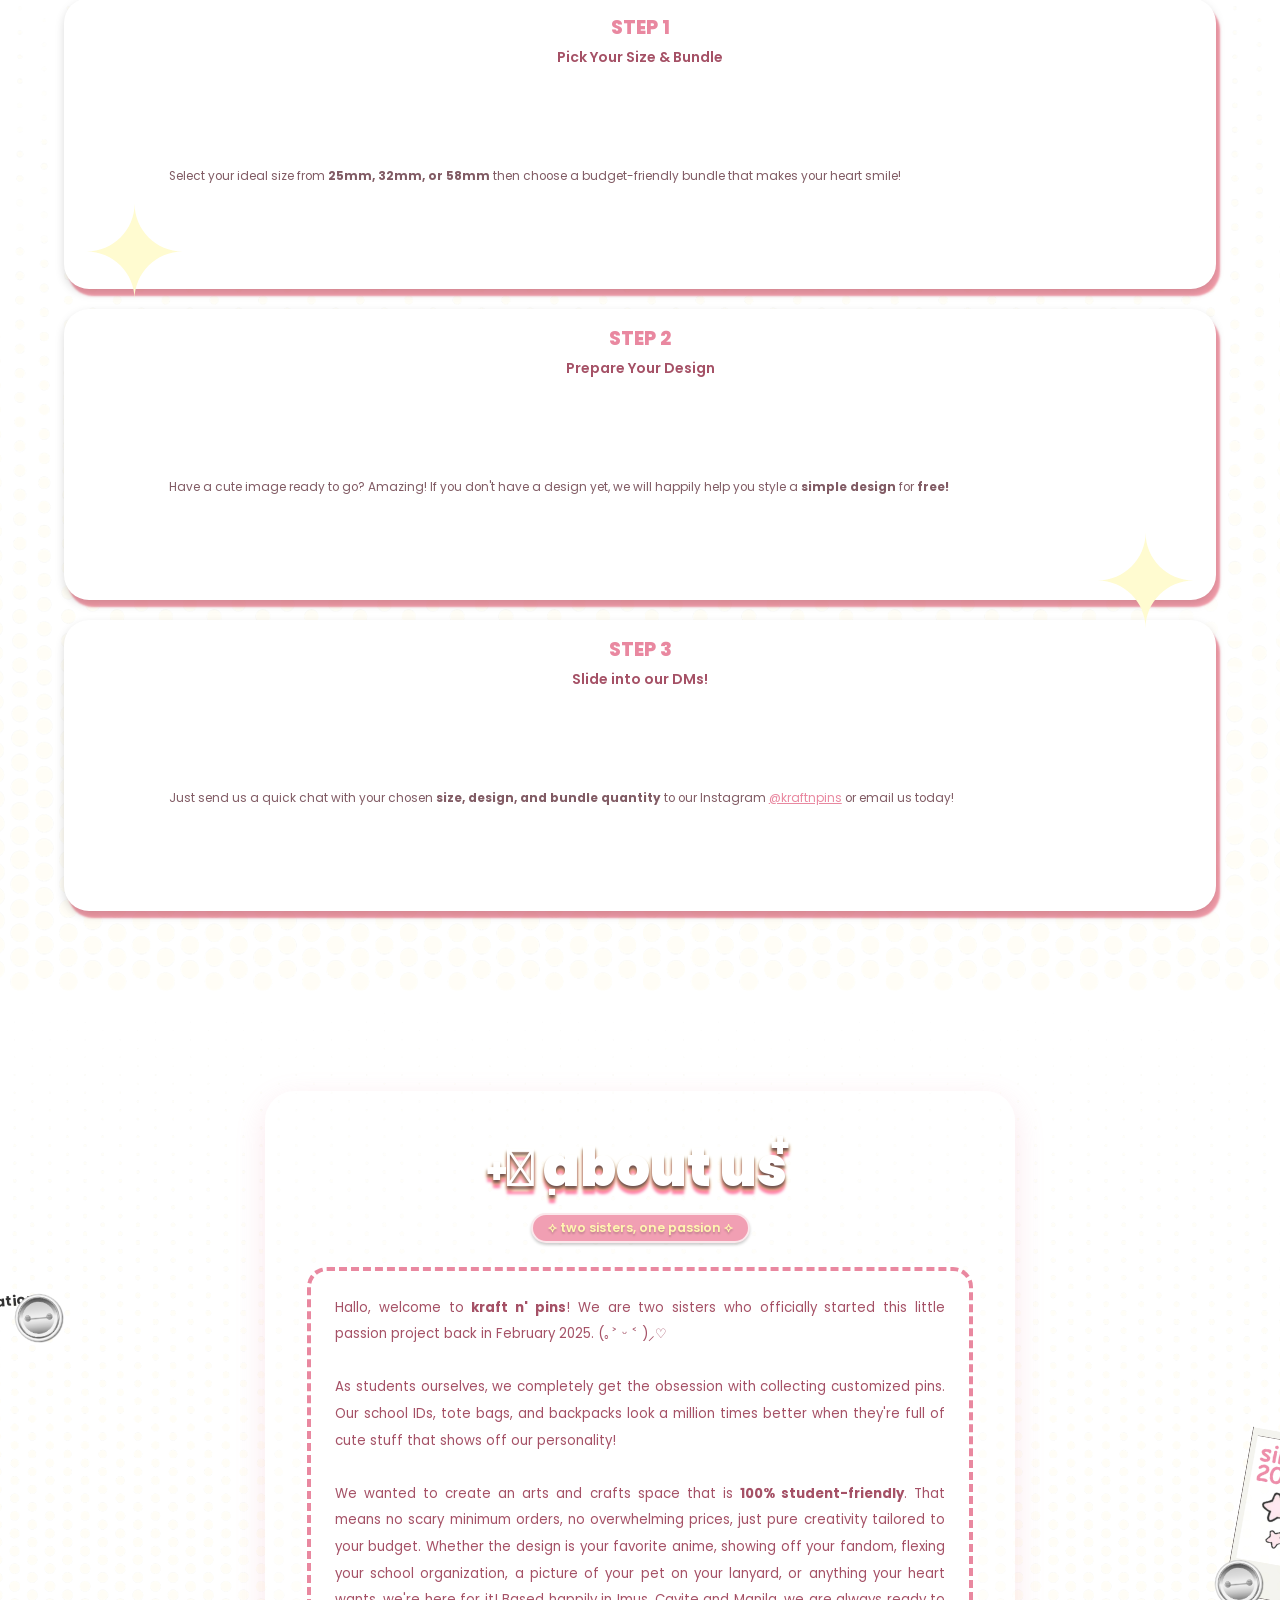
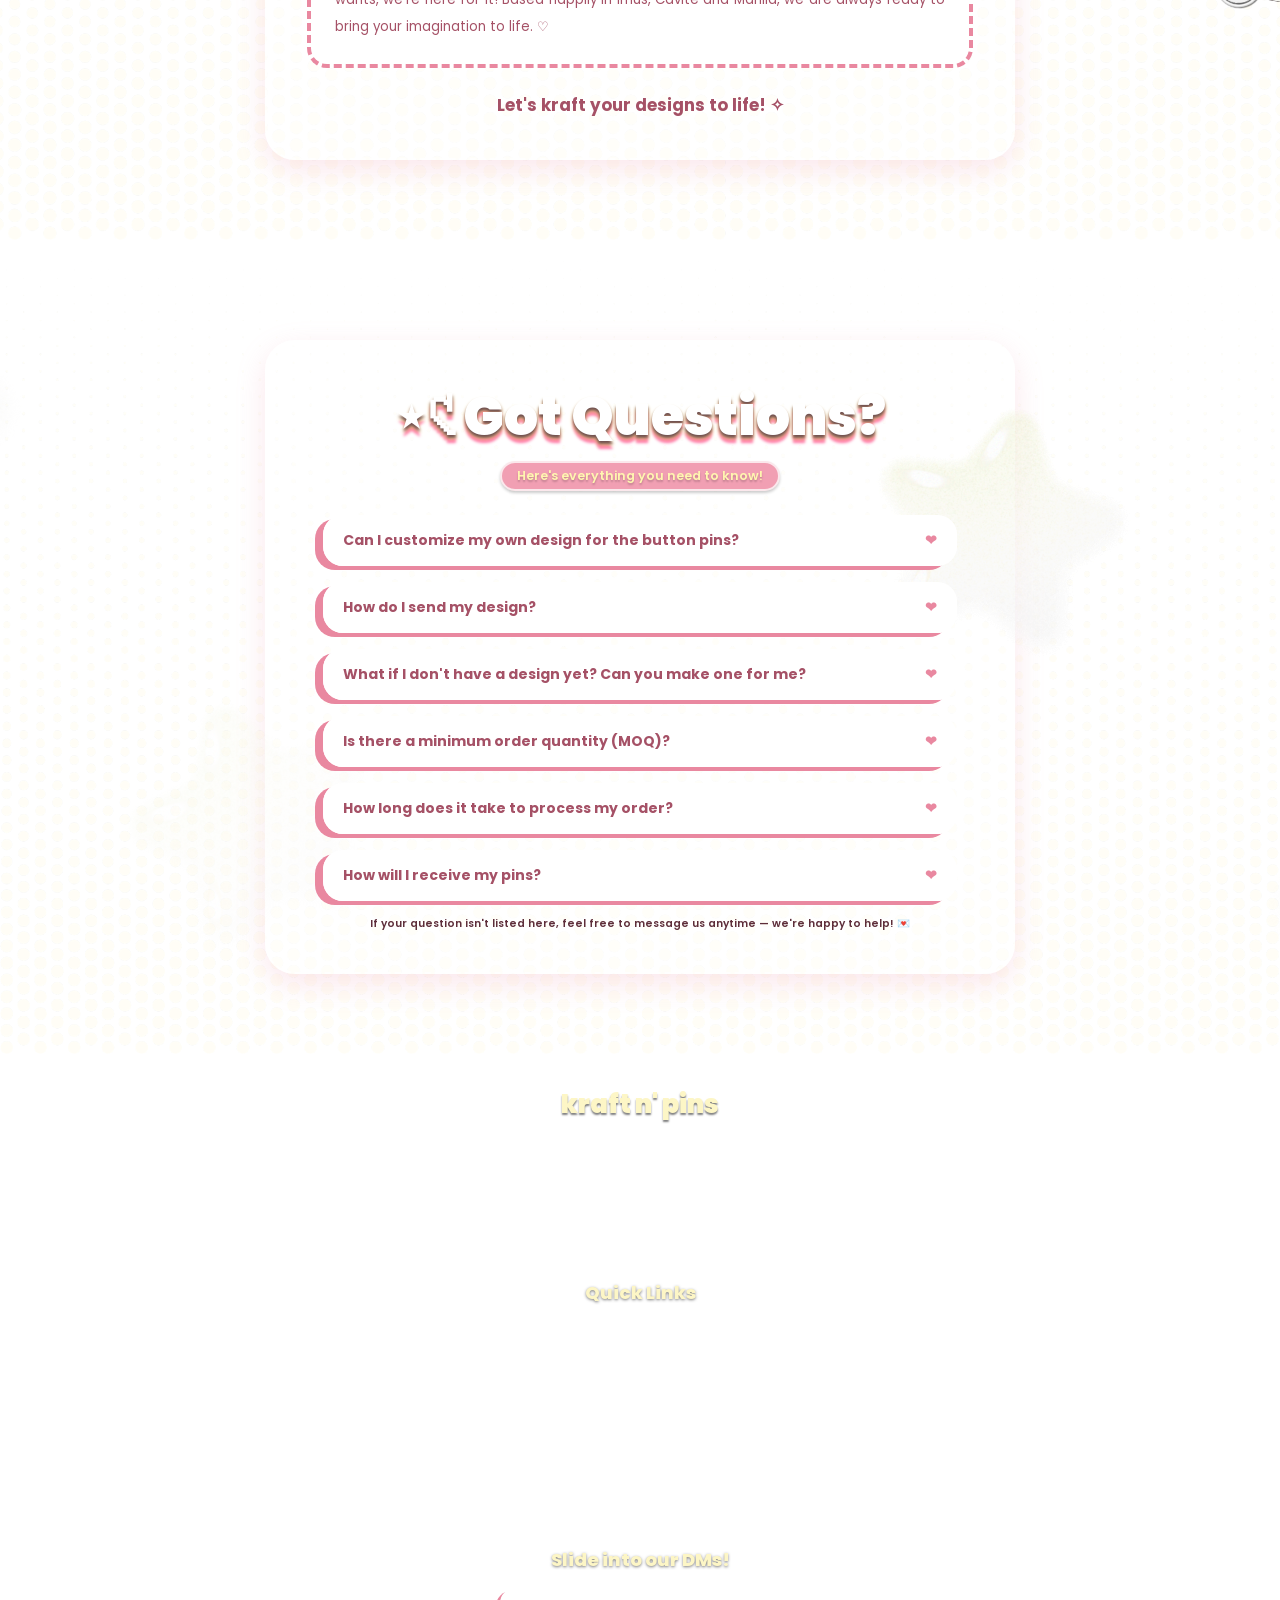
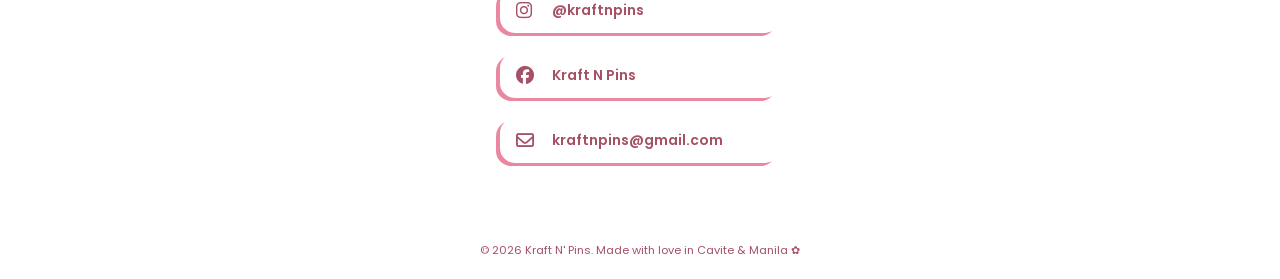
==== commit 0c8551b4: "Added pink and yellow pins to 'How to Order' tab + added background design, starpic.pngs and questio" ====
--- a/A-Home.html
+++ b/A-Home.html
@@ -262,6 +262,14 @@
                     <path d="M12 2c0 5.523 4.477 10 10 10-5.523 0-10 4.477-10 10-0-5.523-4.477-10-10-10 5.523 0 10-4.477 10-10z"/>
                 </svg>
             </div>
+
+            <div class="pinkpin-order">
+                <img src="images/pinkpin.png" alt="decoration">
+            </div>
+
+            <div class="yellowpin-order">
+                <img src="images/yellowpin.png" alt="decoration">
+            </div>
         
         <section class="circle-row">
             <div class="solid-circle">
@@ -330,7 +338,13 @@
                 <img src="images/est.png" alt="decoration">
             </div>
 
-
+            <div class="arrow-about">
+                <img src="images/arrow.png" alt="decoration">
+            </div>
+
+            <div class="arrow2-about">
+                <img src="images/arrow.png" alt="decoration">
+            </div>
         </section>
     </main>
 
@@ -338,7 +352,7 @@
         <section class="center-text-block">
             <h1 class="heading-secondary">⋆𑣲 Got Questions?</h1>
             <h4 class="subheading-accent">Here's everything you need to know!</h4>
-            
+
             <div class="accordion">
                 <details>
                     <summary>Can I customize my own design for the button pins?</summary>
@@ -400,6 +414,36 @@
                 </details>
                 
             <h4 class="faq-footer">If your question isn't listed here, feel free to message us anytime — we're happy to help! 💌</h4>
+            
+            <div class="star-faq">
+                <img src="images/starpic.png" alt="decoration">
+            </div>
+
+            <div class="star2-faq">
+                <img src="images/starpic.png" alt="decoration">
+            </div>
+
+            <div class="star3-faq">
+                <img src="images/starpic.png" alt="decoration">
+            </div>
+
+            <div class="star4-faq">
+                <img src="images/starpic.png" alt="decoration">
+            </div>
+
+            <div class="star4-faq">
+                <img src="images/starpic.png" alt="decoration">
+            </div>
+
+            <div class="questionmark-faq">
+                <i class="fa-solid fa-question"></i>
+            </div>
+
+            <div class="questionmark2-faq">
+                <i class="fa-solid fa-question"></i>
+            </div>
+
+
         </section>
     </main>
 
--- a/G-design.css
+++ b/G-design.css
@@ -1034,6 +1034,46 @@
     user-select: none; 
 }
 
+.pinkpin-order{
+    position: absolute; 
+    top: 33%; 
+    left: 73%; 
+    pointer-events: none; 
+    z-index: 1; 
+}
+
+.pinkpin-order img{
+    display: block; 
+    width: 5vw; 
+    max-width: 400px;
+    height: auto; 
+    opacity: 1; 
+    transform: rotate(-5deg);
+    filter:drop-shadow(3px 3px 4px rgba(0, 0, 0, 0.5));
+
+    animation: cuteFloat 5s linear infinite; 
+}
+
+.yellowpin-order{
+    position: absolute; 
+    top: 30%; 
+    right: 73%; 
+    pointer-events: none; 
+    z-index: 1; 
+}
+
+.yellowpin-order img{
+    display: block; 
+    width:5vw; 
+    max-width: 400px;
+    height: auto; 
+    opacity: 1; 
+    transform: rotate(-5deg);
+    filter:drop-shadow(3px 3px 4px rgba(0, 0, 0, 0.5));
+
+    animation: cuteFloat2 5s linear infinite; 
+}
+
 /* ABOUT & FAQ LAYOUTS */
 .text-layout {
     flex-direction: column;
@@ -1182,6 +1222,42 @@
     animation: picFloat2 6s ease-in-out infinite;
 }
 
+.arrow-about{
+    position: absolute; 
+    top: 20%; 
+    right: 155%; 
+    pointer-events: none; 
+    z-index: 1; 
+}
+
+.arrow-about img { 
+    display: block; 
+    width: 15vw; 
+    max-width: 400px;
+    height: auto; 
+    opacity: 1 ; 
+    transform: rotate(-25deg);
+
+}
+
+.arrow2-about{
+    position: absolute; 
+    top: 28%; 
+    left: 155%; 
+    pointer-events: none; 
+    z-index: 1; 
+}
+
+.arrow2-about img { 
+    display: block; 
+    width: 15vw; 
+    max-width: 400px;
+    height: auto; 
+    opacity: 1 ; 
+    transform: scalex(-1);
+
+}
+
 @keyframes picFloat {
     0% {
         transform: rotate(-5deg) translateY(0px);
@@ -1284,6 +1360,100 @@
     border-radius: 0;
 }
 
+.star-faq{
+    position: absolute; 
+    bottom: 56%; 
+    right: 135%; 
+    pointer-events: none; 
+    z-index: 1; 
+}
+
+.star-faq img { 
+    display: block; 
+    width: 60vw; 
+    max-width: 400px;
+    height: auto; 
+    opacity: 0.4; 
+    transform: rotate(25deg);
+}
+
+.star2-faq{
+    position: absolute; 
+    top: 56%; 
+    left: 135%; 
+    pointer-events: none; 
+    z-index: 1; 
+}
+
+.star2-faq img { 
+    display: block; 
+    width: 60vw; 
+    max-width: 400px;
+    height: auto; 
+    opacity: 0.4; 
+    transform: rotate(65deg);
+}
+
+.star3-faq{
+    position: absolute; 
+    top: 56%; 
+    right: 85%; 
+    pointer-events: none; 
+    z-index: -1; 
+}
+
+.star3-faq img { 
+    display: block; 
+    width: 20vw; 
+    max-width: 400px;
+    height: auto; 
+    opacity: 0.2; 
+    transform: rotate(-5deg);
+}
+
+.star4-faq{
+    position: absolute; 
+    bottom: 50%; 
+    left: 80%; 
+    pointer-events: none; 
+    z-index: -1; 
+}
+
+.star4-faq img { 
+    display: block; 
+    width: 20vw; 
+    max-width: 400px;
+    height: auto; 
+    opacity: 0.4; 
+    transform: rotate(25deg);
+}
+
+.questionmark-faq{
+    position: absolute; 
+    top: 28%; 
+    left: 140%; 
+    pointer-events: none; 
+    z-index: 1; 
+    opacity: 0.3;
+
+    color: #ffffff;
+    font-size: 8.9rem;
+    width: 24px;          
+}
+
+.questionmark2-faq{
+    position: absolute; 
+    bottom: 18%; 
+    right: 145%; 
+    pointer-events: none; 
+    z-index: 1; 
+    opacity: 0.3;
+
+    color: #ffffff;
+    font-size: 8.9rem;
+    width: 24px;          
+}
+
 /*FOOTER*/
 .faq-footer {
     font-size: 0.75rem;
